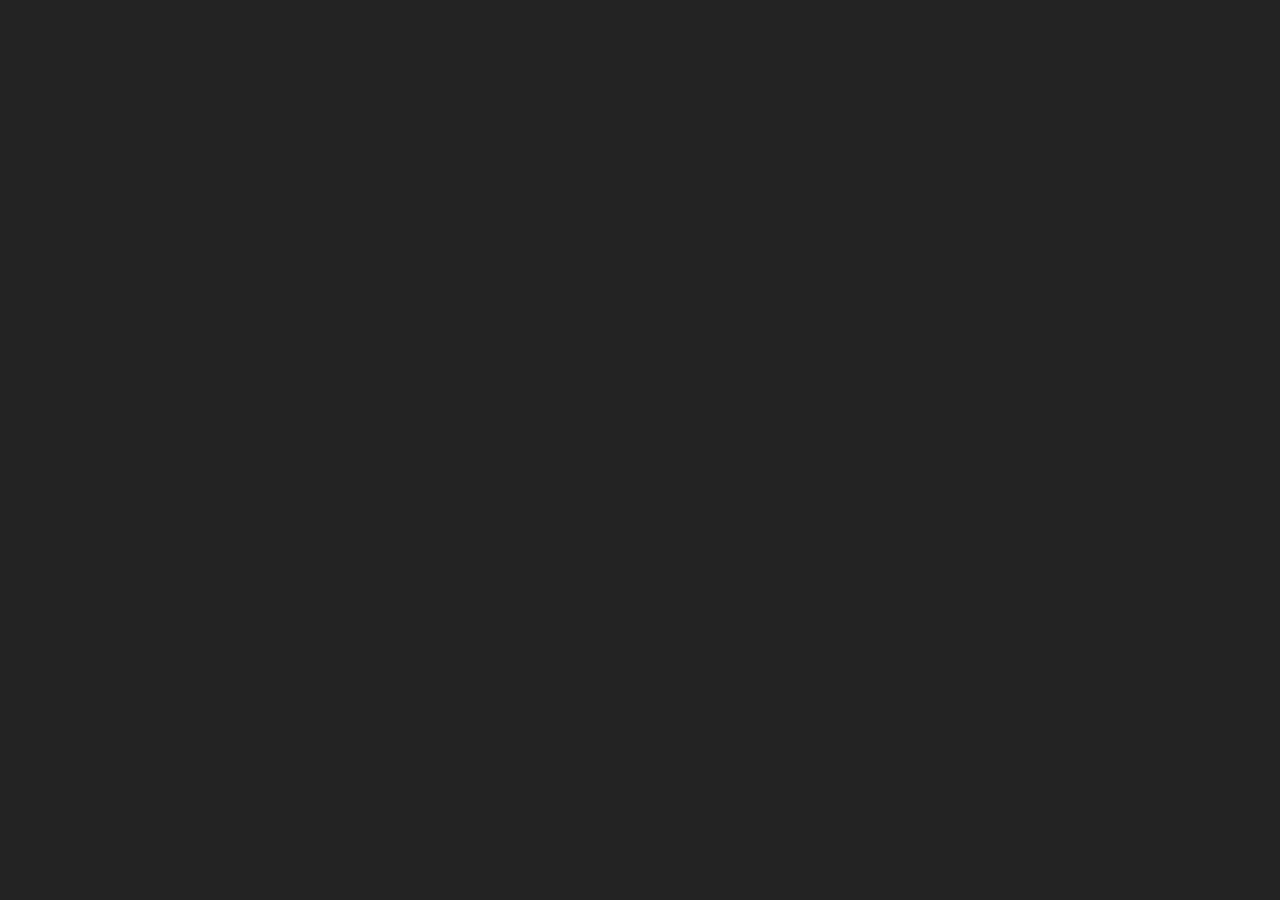
==== m/index.html @ a90a140a "Add files via upload" ====
<html lang="en">
<head>
<meta http-equiv="X-UA-Compatible" content="IE=edge,chrome=1">
<meta charset="utf-8">
<meta name="viewport" content="width=device-width, initial-scale=1">
<title></title>
<link rel="stylesheet" href="css/style.css">
</head>
<body>
<div class="container">
<div class="box">
<div class="title">
<span class="block"></span>
<h1>KEAEYE<span></span></h1>
</div>
<div class="role">
<div class="block"></div>
<p>请使用PC端访问本站</p>
</div>
</div>
</div>
</body>
</html>
---- m/css/style.css ----
@import url("https://fonts.googleapis.com/css?family=Lato:300,400|Poppins:300,400,800&display=swap");
* {
  margin: 0;
  padding: 0;
}

body, html {
  overflow: hidden;
}

.container {
  width: 100%;
  height: 100vh;
  background: #232323;
  display: flex;
  justify-content: center;
  align-items: center;
}
.container .box {
  width: 250px;
  height: 250px;
  position: relative;
  display: flex;
  justify-content: center;
  flex-direction: column;
}
.container .box .title {
  width: 100%;
  position: relative;
  display: flex;
  align-items: center;
  height: 50px;
}
.container .box .title .block {
  width: 0%;
  height: inherit;
  background: #ffb510;
  position: absolute;
  animation: mainBlock 2s cubic-bezier(0.74, 0.06, 0.4, 0.92) forwards;
  display: flex;
}
.container .box .title h1 {
  font-family: "Poppins";
  color: #fff;
  font-size: 32px;
  -webkit-animation: mainFadeIn 2s forwards;
  -o-animation: mainFadeIn 2s forwards;
  animation: mainFadeIn 2s forwards;
  animation-delay: 1.6s;
  opacity: 0;
  display: flex;
  align-items: baseline;
  position: relative;
}
.container .box .title h1 span {
  width: 0px;
  height: 0px;
  -webkit-border-radius: 50%;
  -moz-border-radius: 50%;
  border-radius: 50%;
  background: #ffb510;
  -webkit-animation: load 0.6s cubic-bezier(0.74, 0.06, 0.4, 0.92) forwards;
  animation: popIn 0.8s cubic-bezier(0.74, 0.06, 0.4, 0.92) forwards;
  animation-delay: 2s;
  margin-left: 5px;
  margin-top: -10px;
  position: absolute;
  bottom: 13px;
  right: -12px;
}
.container .box .role {
  width: 100%;
  position: relative;
  display: flex;
  align-items: center;
  height: 30px;
  margin-top: -10px;
}
.container .box .role .block {
  width: 0%;
  height: inherit;
  background: #e91e63;
  position: absolute;
  animation: secBlock 2s cubic-bezier(0.74, 0.06, 0.4, 0.92) forwards;
  animation-delay: 2s;
  display: flex;
}
.container .box .role p {
  animation: secFadeIn 2s forwards;
  animation-delay: 3.2s;
  opacity: 0;
  font-weight: 400;
  font-family: "Lato";
  color: #ffffff;
  font-size: 12px;
  text-transform: uppercase;
  letter-spacing: 5px;
}

@keyframes mainBlock {
  0% {
    width: 0%;
    left: 0;
  }
  50% {
    width: 100%;
    left: 0;
  }
  100% {
    width: 0;
    left: 100%;
  }
}
@keyframes secBlock {
  0% {
    width: 0%;
    left: 0;
  }
  50% {
    width: 100%;
    left: 0;
  }
  100% {
    width: 0;
    left: 100%;
  }
}
@keyframes mainFadeIn {
  0% {
    opacity: 0;
  }
  100% {
    opacity: 1;
  }
}
@keyframes popIn {
  0% {
    width: 0px;
    height: 0px;
    background: #e9d856;
    border: 0px solid #ddd;
    opacity: 0;
  }
  50% {
    width: 10px;
    height: 10px;
    background: #e9d856;
    opacity: 1;
    bottom: 45px;
  }
  65% {
    width: 7px;
    height: 7px;
    bottom: 0px;
    width: 15px;
  }
  80% {
    width: 10px;
    height: 10px;
    bottom: 20px;
  }
  100% {
    width: 7px;
    height: 7px;
    background: #e9d856;
    border: 0px solid #222;
    bottom: 13px;
  }
}
@keyframes secFadeIn {
  0% {
    opacity: 0;
  }
  100% {
    opacity: 0.5;
  }
}
footer {
  width: 350px;
  height: 80px;
  background: #ffb510;
  position: absolute;
  right: 0;
  bottom: -80px;
  display: flex;
  justify-content: center;
  align-items: center;
  animation: top 0.8s forwards;
  animation-delay: 4s;
}
footer span {
  display: flex;
  align-items: center;
  justify-content: center;
  font-size: 12px;
  color: #232323;
  font-family: "Poppins";
}
footer span i {
  margin-right: 25px;
  font-size: 22px;
  color: #232323;
  animation: icon 2s forwards;
  animation-delay: 4s;
  opacity: 0;
}

@keyframes top {
  0% {
    opacity: 0;
    bottom: -80px;
  }
  100% {
    opacity: 1;
    bottom: 0px;
  }
}
@keyframes icon {
  0% {
    opacity: 0;
    transform: scale(0);
  }
  50% {
    opacity: 1;
    transform: scale(1.3) rotate(-2deg);
  }
  100% {
    opacity: 1;
    bottom: 0px;
  }
}
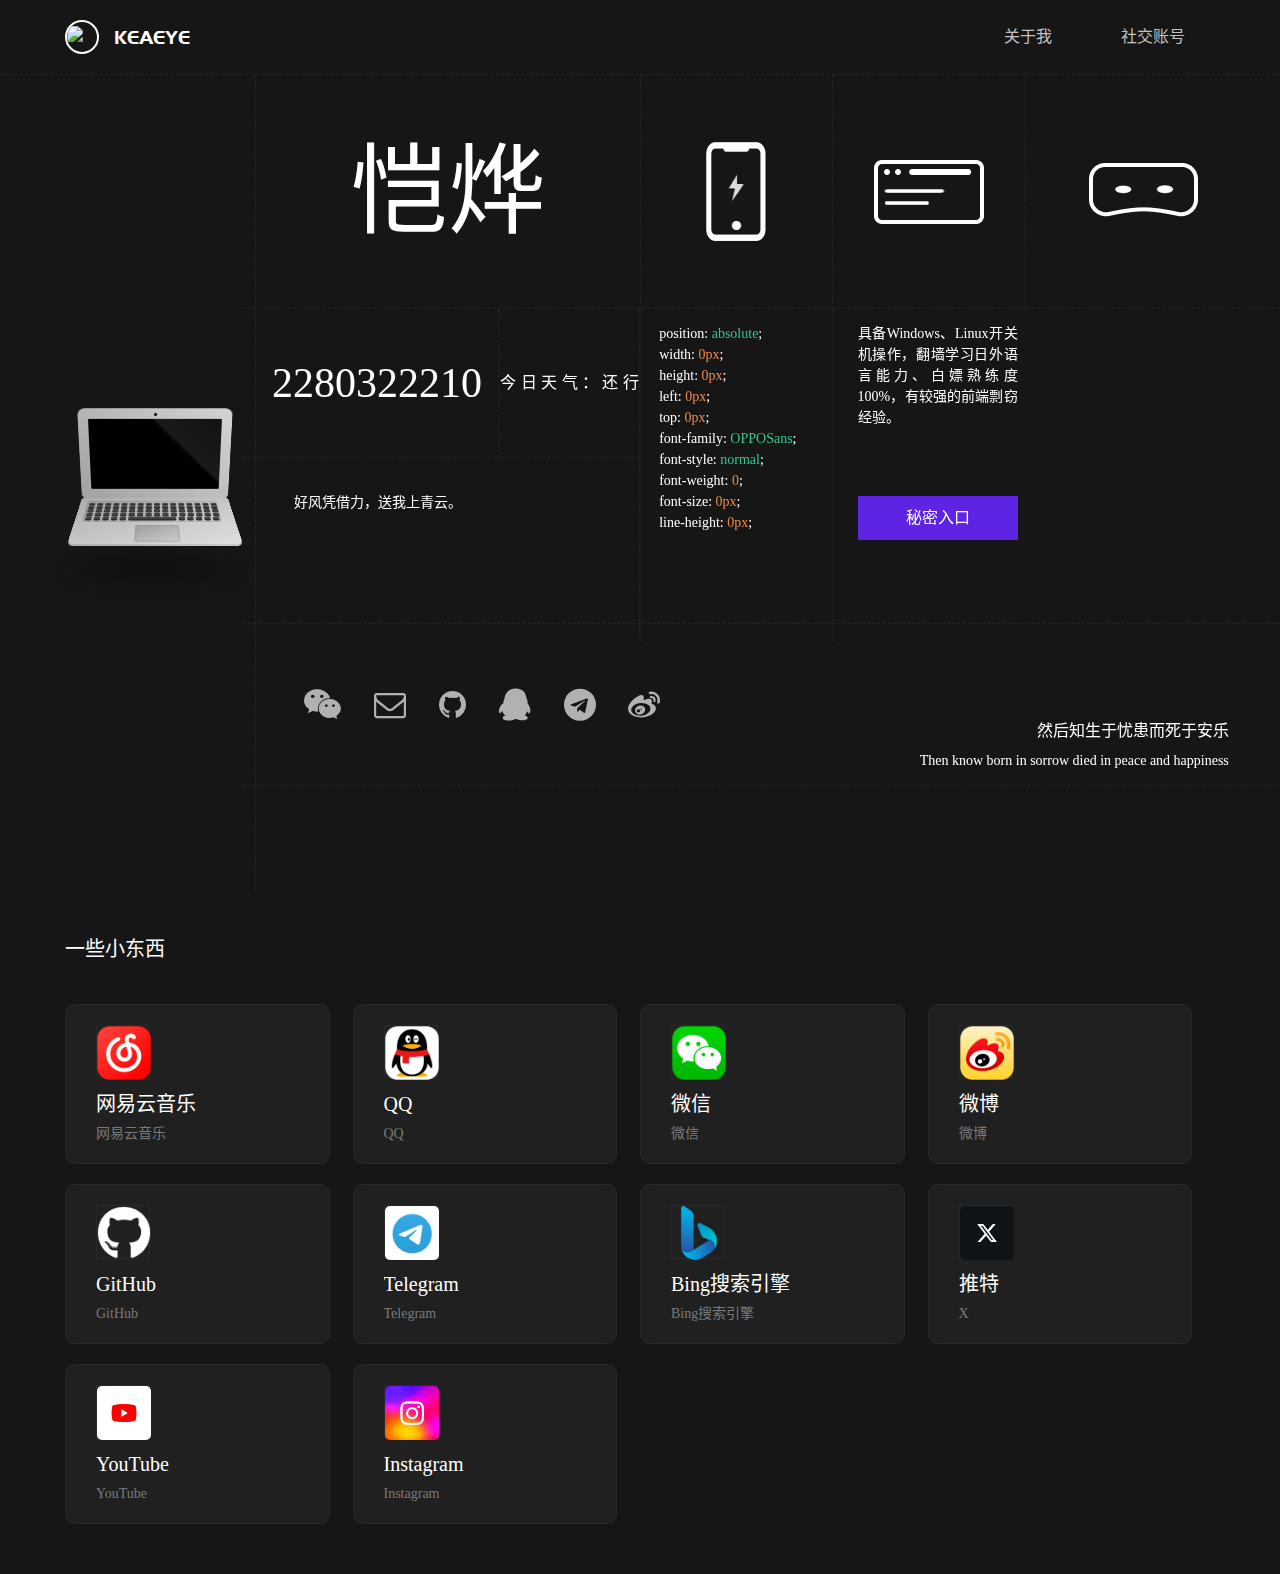
==== commit 325980c3: "Add files via upload" ====
--- a/m/index.html
+++ b/m/index.html
@@ -1,23 +1,668 @@
-<html lang="en">
+<!DOCTYPE html>
+<!--
+
+
+
+
+
+⣿⣿⣿⣿⣿⣿⣧⢸⡿⣟⣿⡇⢸⣯⣟⣮⢧⡈⢿⣞⡿⣦⠘⠏⣹⣿⣽⢿⣿⣿⣿⣿⣯⣿⣿⣿⡇⢸⣿⣿⣾⡆⠹⢀⣠⣾⣟⣷⡈⢿
+⣿⣿⣿⣿⣿⣿⣿⡈⣿⢿⣽⡇⠘⠛⠛⠛⠓⠓⠈⠛⠛⠟⠇⢀⢿⣻⣿⣯⢿⣿⣿⣿⣷⢿⣿⣿⠁⣾⣿⣿⣿⣧⡄⠇⣹⣿⣾⣯⣿⡄
+⣿⣿⣿⣿⣿⣿⣿⡇⢹⣿⡽⡇⢸⣿⣿⣿⣿⣿⣞⣆⠰⣶⣶⡄⢀⢻⡿⣯⣿⡽⣿⣿⣿⢯⣟⡿⢀⣿⣿⣿⣿⣿⣧⠐⣸⣿⣿⣷⣿⣿
+⣿⣿⣿⣿⣿⣿⣿⣿⠘⣯⡿⡇⢸⣿⣿⣿⣿⣿⣿⣿⣧⡈⢿⣳⠘⡄⠻⣿⢾⣽⣟⡿⣿⢯⣿⡇⢸⣿⣿⣿⣿⣿⣿⡀⢾⣿⣿⣿⣿⣿
+⣿⣿⣿⣿⣿⣿⣿⣿⡇⢹⣿⠇⢸⣿⣿⣿⣿⣿⣿⣿⣿⣷⣄⠻⡇⢹⣆⠹⣟⣾⣽⣻⣟⣿⣽⠁⣾⣿⣿⣿⣿⣿⣿⣇⣿⣿⠿⠛⠛⠉
+⣿⣿⣿⣿⣿⣿⣿⣿⣿⡈⣿⡃⢼⣿⣿⣿⣿⣿⣿⣿⣿⣿⣿⣦⡙⠌⣿⣆⠘⣿⣞⡿⣞⡿⡞⢠⣿⣿⣿⣿⣿⡿⠛⠉⠁⢀⣀⣠⣤⣤
+⣿⣿⣿⣿⣿⣿⣿⣿⡿⠃⠘⠁⠉⠉⠉⠉⠉⠉⠉⠉⠉⠙⠛⠛⢿⣄⢻⣿⣧⠘⢯⣟⡿⣽⠁⣾⣿⣿⣿⣿⣿⡃⢀⢀⠘⠛⠿⢿⣻⣟
+⣿⣿⣿⣟⣿⣿⣿⣿⣶⣶⡆⢀⣿⣾⣿⣾⣷⣿⣶⠿⠚⠉⢀⢀⣤⣿⣷⣿⣿⣷⡈⢿⣻⢃⣼⣿⣿⣿⣿⣻⣿⣿⣿⡶⣦⣤⣄⣀⡀⠉
+⣿⢿⣿⣿⣻⣿⣿⣿⣿⣿⡿⠐⣿⣿⣿⣿⠿⠋⠁⢀⢀⣤⣾⣿⣿⣿⣿⣿⣿⣿⣿⣌⣥⣾⡿⣿⣿⣷⣿⣿⢿⣷⣿⣿⣟⣾⣽⣳⢯⣟
+⣿⣻⣿⣿⡷⣿⣿⣿⣿⣿⡗⣦⠸⡿⠋⠁⢀⢀⣠⣴⢿⣿⣽⣻⢽⣾⣟⣷⣿⣟⣿⣿⣿⣳⠿⣵⣧⣼⣿⣿⣿⣿⣿⣾⣿⣿⣿⣿⣿⣽
+⣿⢷⣻⣿⣿⣷⣻⣿⣿⣿⡷⠛⣁⢀⣀⣤⣶⣿⣛⡿⣿⣮⣽⡻⣿⣮⣽⣻⢯⣿⣿⣿⣿⣿⣿⣿⣿⣿⣿⣿⣿⣿⣿⣿⣿⣿⣿⣿⣿⣿
+⠸⣟⣯⣿⣿⣷⢿⣽⣿⣿⣷⣿⣷⣆⠹⣿⣶⣯⠿⣿⣶⣟⣻⢿⣷⣽⣻⣿⣿⣿⣿⣿⣿⣿⣿⣿⣿⣿⣿⣿⣿⣿⣿⣿⣿⣿⣿⣿⣿⣿
+⣇⠹⣟⣾⣻⣿⣿⢾⡽⣿⣿⣿⣿⣿⣆⢹⣶⣿⣻⣷⣯⣟⣿⣿⣽⣿⣿⣿⣿⣿⣿⣿⣿⣿⣿⣿⣿⣿⣿⣿⣿⣿⣿⣿⣿⣿⣿⣿⣿⣿
+⣿⣆⠹⣷⡻⣽⣿⣯⢿⣽⣻⣿⣿⣿⣿⣆⢻⣿⣿⣿⣿⣿⣿⣿⣿⣿⣿⣿⣿⣿⣿⣿⣿⣿⣿⣿⠛⢻⣿⣿⣿⣿⣿⣿⣿⣿⣿⣿⣿⣿
+⡙⠾⣆⠹⣿⣦⠛⣿⢯⣷⢿⡽⣿⣿⣿⣿⣆⠻⣿⣿⣿⣿⣿⣿⣿⣿⣿⣿⣿⣿⣿⣿⣿⣿⣿⠃⠎⢸⣿⣿⣿⣿⣿⣿⣿⣿⣿⣿⣿⣿
+⣿⣷⡌⢦⠙⣿⣿⣌⠻⣽⢯⣿⣽⣻⣿⣿⣿⣧⠩⢻⣿⣿⣿⣿⣿⣿⣿⣿⣿⣿⣿⣿⣿⣿⡏⢰⢣⠘⣿⣿⣿⣿⣿⣿⣿⣿⣿⣿⣿⣿
+⣿⣽⣆⠹⣧⠘⣿⣿⡷⣌⠙⢷⣯⡷⣟⣿⣿⣿⣷⡀⡹⣿⣿⣿⣿⣿⣿⣿⣿⣿⣿⣿⣿⣿⣷⣈⠃⣸⣿⣿⣿⣿⣿⣿⣿⣿⣿⣿⣿⣿
+⢻⣽⣿⡄⢻⣷⡈⢿⣿⣿⢧⢀⠙⢿⣻⡾⣽⣻⣿⣿⣄⠌⢿⣿⣿⣿⣿⣿⣿⣿⣿⣿⣿⣿⣿⣿⣿⣿⣿⣿⣿⣿⣿⣿⣿⣿⣿⣿⣿⠛
+⡄⢿⣿⣷⢀⠹⣟⣆⠻⣿⣿⣆⢀⣀⠉⠻⣿⡽⣯⣿⣿⣷⣈⢻⣿⣿⣿⣿⣿⣿⣿⣿⣿⣿⣿⣿⣿⣿⣿⣿⣿⣿⣿⣿⣿⣿⡿⠋⢀⣠
+
+ Time: 2021-11-3   Name：陈恺烨 
+
+
+
+
+
+
+
+
+
+
+
+
+
+
+
+
+
+-->
+
+
+
+<html lang="zh-CN">
 <head>
 <meta http-equiv="X-UA-Compatible" content="IE=edge,chrome=1">
 <meta charset="utf-8">
 <meta name="viewport" content="width=device-width, initial-scale=1">
-<title></title>
-<link rel="stylesheet" href="css/style.css">
+<title>KEAEYE</title> 
+<link rel="shortcut icon" href="http://keaeye.icu/favicon.ico" type="image/tubiao.ico" />
+<!--页面核心样式-->
+<link rel='stylesheet' href='https://maxcdn.bootstrapcdn.com/font-awesome/4.7.0/css/font-awesome.min.css'>
+<link rel="stylesheet" type="text/css" href="css/style.css"/>
+<!--页面核心JS-->
+<script type="text/javascript" src="js/uaredirect.js"></script>
+<script type="text/javascript">browserRedirect("/m");</script>
+<script src="https://libs.baidu.com/jquery/1.10.2/jquery.min.js"></script>
+<script type="text/javascript" src="js/respond.min.js"></script>
 </head>
 <body>
-<div class="container">
-<div class="box">
-<div class="title">
-<span class="block"></span>
-<h1>KEAEYE<span></span></h1>
-</div>
-<div class="role">
-<div class="block"></div>
-<p>请使用PC端访问本站</p>
-</div>
-</div>
-</div>
+<div class="container slideTxtBox">
+    <div class="header flex flex-pack-justify flex-align-center">
+    <div class="user-info flex flex-align-center">
+        <div class="portrait"><img src="https://q1.qlogo.cn/g?b=qq&nk=2280322210&s=640" ></div>
+        <div class="name PangMenZhengDao">keaeye</div><!--左上角 Logo+站名-->
+    </div>
+    <div class="link te_c p_r hd">
+		<ul class="flex flex-align-center">
+			<li class="p_r"><a href="javascript:void(0);" class="transition OPPOSans-R di_bl">关于我</a></li>
+			<li class="p_r"><a href="javascript:void(0);" class="transition OPPOSans-R di_bl">社交账号</a></li>
+		</ul>
+		<div class="move-bg"></div><!--右上方 部件-->
+	</div>
+	</div>
+
+<!--页面内容-->	
+<div class="bd">
+<!--左侧小部件-MacBook Air-->
+<div class="content p_r">
+	<div class="en_box flex flex-align-center flex-pack-center">
+	<div class="macbook">
+  <div class="inner">
+    <div class="screen">
+      <div class="face-one">
+        <div class="camera"></div>
+        <div class="display">
+          <div class="shade"></div>
+        </div>
+      </div>
+      <img src="http://www.clker.com/cliparts/i/s/H/f/4/T/apple-logo-white.svg" class="logo">
+    </div>
+    <div class="body">
+      <div class="face-one">
+        <div class="touchpad">
+        </div>
+        <div class="keyboard">
+          <div class="key"></div>
+          <div class="key"></div>
+          <div class="key"></div>
+          <div class="key"></div>
+          <div class="key"></div>
+          <div class="key space"></div>
+          <div class="key"></div>
+          <div class="key"></div>
+          <div class="key"></div>
+          <div class="key"></div>
+          <div class="key"></div>
+          <div class="key"></div>
+          <div class="key"></div>
+          <div class="key"></div>
+          <div class="key"></div>
+          <div class="key"></div>
+          <div class="key"></div>
+          <div class="key"></div>
+          <div class="key"></div>
+          <div class="key"></div>
+          <div class="key"></div>
+          <div class="key"></div>
+          <div class="key"></div>
+          <div class="key"></div>
+          <div class="key"></div>
+          <div class="key"></div>
+          <div class="key"></div>
+          <div class="key"></div>
+          <div class="key"></div>
+          <div class="key"></div>
+          <div class="key"></div>
+          <div class="key"></div>
+          <div class="key"></div>
+          <div class="key"></div>
+          <div class="key"></div>
+          <div class="key"></div>
+          <div class="key"></div>
+          <div class="key"></div>
+          <div class="key"></div>
+          <div class="key"></div>
+          <div class="key"></div>
+          <div class="key"></div>
+          <div class="key"></div>
+          <div class="key"></div>
+          <div class="key"></div>
+          <div class="key"></div>
+          <div class="key"></div>
+          <div class="key"></div>
+          <div class="key"></div>
+          <div class="key"></div>
+          <div class="key"></div>
+          <div class="key"></div>
+          <div class="key"></div>
+          <div class="key"></div>
+          <div class="key"></div>
+          <div class="key"></div>
+          <div class="key"></div>
+          <div class="key"></div>
+          <div class="key"></div>
+          <div class="key f"></div>
+          <div class="key f"></div>
+          <div class="key f"></div>
+          <div class="key f"></div>
+          <div class="key f"></div>
+          <div class="key f"></div>
+          <div class="key f"></div>
+          <div class="key f"></div>
+          <div class="key f"></div>
+          <div class="key f"></div>
+          <div class="key f"></div>
+          <div class="key f"></div>
+          <div class="key f"></div>
+          <div class="key f"></div>
+          <div class="key f"></div>
+          <div class="key f"></div>
+        </div>
+      </div>
+      <div class="pad one"></div>
+      <div class="pad two"></div>
+      <div class="pad three"></div>
+      <div class="pad four"></div>
+    </div>
+  </div>
+  <div class="shadow"></div>
+</div>
+</div>
+
+<!--居中内容-->
+<div class="r_content">	
+	<div class="con p_r flex">
+	 <!--你的名字-->   
+	<div class="name flex flex-align-center flex-pack-center OPPOSans-M p_r" id="one_part">
+	恺烨
+	<div class="tips te_c OPPOSans-B transition"><span class="p_r c1">455px</span></div>
+	</div>
+	
+	<!--小部件-GIF-->
+	<div class="flex flex-align-center flex-pack-center iphone"><img src="images/icon_APP.gif"></div>
+	<div class="flex flex-align-center flex-pack-center web"><img src="images/icon_WEB.gif"></div>
+	<div class="flex flex-align-center flex-pack-center vr"><img src="images/icon_VR.gif"></div>
+	</div>
+	
+	<!--个人定位-->
+    <div class="p_r flex con1">
+	<div class="txt_box p_r">
+	<div class="txt_con p_r flex">
+	<div class="ui flex flex-align-center flex-pack-center p_r OPPOSans-M flex-1" id="two_part">
+	2280322210
+	<div class="tips transition te_c OPPOSans-B transition flex flex-align-center flex-pack-center">
+	<span class="p_r">127px</span>
+	</div>
+	</div>
+	
+	<!--小部件-音乐-->
+    <div class="wx flex flex-align-center flex-pack-center p_r" id="three_part">今
+日
+天
+气
+：
+还
+行
+      <div class="tips te_c OPPOSans-B transition">
+        <span class="p_r c2">70px</span>
+	</div>
+	</div>
+	</div>
+	
+	<!--个人简介-->
+	<div class="text OPPOSans-M p_r transition" id="four_part">
+	<span class="p_r di_in">好风凭借力，送我上青云。</span>
+	</div>
+	</div>
+	
+	<!--个人头像-->
+		                          <!--触发器-->
+					<div class="focus p_r OPPOSans-M">
+						<div class="txt" style="display: block;" id="default">
+							position: <span class="c1">absolute</span>;<br>
+							width: <span class="c2">0px</span>;<br>
+							height: <span class="c2">0px</span>;<br>
+							left: <span class="c2">0px</span>;<br>
+							top: <span class="c2">0px</span>;<br>
+							font-family: <span class="c1">OPPOSans</span>;<br>
+							font-style: <span class="c1">normal</span>;<br>
+							font-weight: <span class="c2">0</span>;<br>
+							font-size: <span class="c2">0px</span>;<br>
+							line-height: <span class="c2">0px</span>;
+						</div>
+						<div class="txt" id="one">
+							position: <span class="c1">absolute</span>;<br>
+							width: <span class="c2">357px</span>;<br>
+							height: <span class="c2">157px</span>;<br>
+							left: <span class="c2">336px</span>;<br>
+							top: <span class="c2">101px</span>;<br>
+							font-family: <span class="c1">OPPOSans</span>;<br>
+							font-style: <span class="c2">normal</span>;<br>
+							font-weight: <span class="c2">500</span>;<br>
+							font-size: <span class="c2">119px</span>;<br>
+							line-height: <span class="c2">157px</span>
+						</div>
+						<div class="txt" id="two">
+							position: <span class="c1">absolute</span>;<br>
+							width: <span class="c2">194px</span>;<br>
+							height: <span class="c2">63px</span>;<br>
+							left: <span class="c2">336px</span>;<br>
+							top: <span class="c2">312px</span>;<br>
+							font-family: <span class="c1">OPPOSans</span>;<br>
+							font-style: <span class="c1">normal</span>;<br>
+							font-weight: <span class="c2">500</span>;<br>
+							font-size: <span class="c2">48px</span>;<br>
+							line-height: <span class="c2">63px</span>;
+						</div>
+						<div class="txt" id="three">
+							position: <span class="c1">absolute</span>;<br>
+							width: <span class="c2">78px</span>;<br>
+							height: <span class="c2">58px</span>;<br>
+							left: <span class="c2">621px</span>;<br>
+							top: <span class="c2">315px</span>;<br>
+							Wechat: <span class="c1">Joreking8</span>;
+						</div>
+						<div class="txt" id="four">
+							position: <span class="c1">absolute</span>;<br>
+							width: <span class="c2">375px</span>;<br>
+							height: <span class="c2">75px</span>;<br>
+							left: <span class="c2">336px</span>;<br>
+							top: <span class="c2">439px</span>;<br>
+							font-family: <span class="c1">OPPOSans</span>;<br>
+							font-style: <span class="c2">normal</span>;<br>
+							font-weight: <span class="c2">500</span>;<br>
+							font-size: <span class="c2">16px</span>;<br>
+							line-height: <span class="c2">149.1%</span>;
+						</div>
+<!--头像触发器-->						
+<div class="txt" id="five">
+	<br>
+	喜欢别人家的老婆~
+	<br>
+	<br>
+	╭∞━━━╮.oO◎
+	<br>
+	┃  ┃
+	<br>
+	┃● ●┃
+	<br>
+	┃﹋  ε  ﹋ ┃
+	<br>
+	○━━━━╯
+</div>
+</div>
+
+<!--右侧内容-->
+<div class="works p_r OPPOSans-M">
+<div class="txt">
+具备Windows、Linux开关机操作，翻墙学习日外语言能力、白嫖熟练度100%，有较强的前端剽窃经验。
+</div>
+<div class="lock transition p_r">
+<input type="text" id="code" value="" placeholder="请输入密码" class="OPPOSans-M"/>
+<div class="error" id="code_error">密码错误</div>
+</div>
+<div class="submit" id="btn">
+<a href="javascript:void(0);" class="di_bl te_c my">秘密入口</a>
+<a href="https://keaeye.my.canvasite.cn" id="down" class="di_bl te_c down" target="_blank">进入</a>
+</div>
+</div>
+</div>
+
+<!--下方内容-->
+<div class="p_r tool_content flex flex-align-center">
+<div class="sns flex ">
+<div class="flex-center">
+<!--小部件-微信-->
+<i class="fa fa-weixin fa-siz icon-3d wx p_r transition">
+    <div class="erwma transition"><img src="images/vx.jpg"></div>
+</i>
+<!--小部件-邮箱-->                        
+<a href="javascript:void(0);" class="di_bl copy" data-clipboard-action="copy" data-clipboard-target="#foo" id="mail">		
+<i class="fa fa-envelope-o fa-siz icon-3d mail p_r">
+    <div class="copytxt te_c OPPOSans-M transition" id="copyed">已复制</div>
+    <input id="foo" type="text" value="keaeye@163.com">
+</i></a>
+<!--小部件-其他-->
+<a href="https://github.com/keaeye" target="_blank"><i class="fa fa-github fa-siz icon-3d"></i></a>
+<a href="tencent://message/?uin=2280322210&Site=&Menu=yes" target="_blank"><i class="fa fa-qq fa-siz icon-3d"></i></a>
+<a href="https://t.me/keaeye" target="_blank"><i class="fa fa-telegram fa-siz icon-3d"></i></a>
+<a href="https://weibo.com/u/6434882560" target="_blank"><i class="fa fa-weibo fa-siz icon-3d"></i></a>
+</div>
+</div>
+<div class="text OPPOSans-M">然后知生于忧患而死于安乐<br>
+<p>Then know born in sorrow died in peace and happiness</p>
+</div>
+</div>
+</div>
+</div>
+
+<!--翻页内容-->		
+<div class="warp" id="content">
+<div class="txt OPPOSans-R">一些小东西</div>
+<ul class="flex flex-warp">
+    <li class="transition">
+        <div class="icon">
+            <a href="https://y.music.163.com/m/user?id=1395076353" target="_blank"><img src="images/wyy.png" ></a>
+        </div>
+            <h3 class="OPPOSans-M ellipsis"><a href="https://y.music.163.com/m/user?id=1395076353" target="_blank">网易云音乐</a></h3>
+            <p class="OPPOSans-M ellipsis">网易云音乐</p>
+    </li>
+<li class="transition">
+        <div class="icon">
+            <a href="https://ncstatic.clewm.net/rsrc/2024/0728/22/fe36d523a56104c088ddcea4f386fef0.jpg?x-oss-process=image/resize,w_1011/format,gif/auto-orient,1/quality,q_50/watermark,image_cmVzL3VzZXItd20tdjIvb3Z6d2VuQGdyZXkucG5nP3gtb3NzLXByb2Nlc3M9aW1hZ2UvcmVzaXplLGhfNjI,x_32,y_32,t_85" target="_blank"><img src="images/qq.png" ></a>
+        </div>
+            <h3 class="OPPOSans-M ellipsis"><a href="https://ncstatic.clewm.net/rsrc/2024/0728/22/fe36d523a56104c088ddcea4f386fef0.jpg?x-oss-process=image/resize,w_1011/format,gif/auto-orient,1/quality,q_50/watermark,image_cmVzL3VzZXItd20tdjIvb3Z6d2VuQGdyZXkucG5nP3gtb3NzLXByb2Nlc3M9aW1hZ2UvcmVzaXplLGhfNjI,x_32,y_32,t_85" target="_blank">QQ</a></h3>
+            <p class="OPPOSans-M ellipsis">QQ</p>
+    </li>
+<li class="transition">
+        <div class="icon">
+           <a href="https://ncstatic.clewm.net/rsrc/2024/0728/22/f4dbc01087eea56c091b2765fd64d697.jpg?x-oss-process=image/resize,w_975/format,gif/auto-orient,1/quality,q_50/watermark,image_cmVzL3VzZXItd20tdjIvb3Z6d2VuQGdyZXkucG5nP3gtb3NzLXByb2Nlc3M9aW1hZ2UvcmVzaXplLGhfNjA,x_31,y_31,t_85" target="_blank"><img src="images/wx.png"></a>
+        </div>
+            <h3 class="OPPOSans-M ellipsis"><a href="https://ncstatic.clewm.net/rsrc/2024/0728/22/f4dbc01087eea56c091b2765fd64d697.jpg?x-oss-process=image/resize,w_975/format,gif/auto-orient,1/quality,q_50/watermark,image_cmVzL3VzZXItd20tdjIvb3Z6d2VuQGdyZXkucG5nP3gtb3NzLXByb2Nlc3M9aW1hZ2UvcmVzaXplLGhfNjA,x_31,y_31,t_85" target="_blank">微信</a></h3>
+            <p class="OPPOSans-M ellipsis">微信</p>
+    </li>
+<li class="transition">
+        <div class="icon">
+            <a href="https://weibo.com/u/6434882560" target="_blank"><img src="images/wb.png" ></a>
+        </div>
+            <h3 class="OPPOSans-M ellipsis"><a href="https://weibo.com/u/6434882560" target="_blank">微博</a></h3>
+            <p class="OPPOSans-M ellipsis">微博</p>
+    </li>
+<li class="transition">
+        <div class="icon">
+            <a href="https://github.com/keaeye" target="_blank"><img src="images/github.png" ></a>
+        </div>
+            <h3 class="OPPOSans-M ellipsis"><a href="https://github.com/keaeye" target="_blank">GitHub</a></h3>
+            <p class="OPPOSans-M ellipsis">GitHub</p>
+    </li>
+<li class="transition">
+        <div class="icon">
+            <a href="https://t.me/keaeye" target="_blank"><img src="images/telegram.jpg" ></a>
+        </div>
+            <h3 class="OPPOSans-M ellipsis"><a href="https://t.me/keaeye" target="_blank">Telegram</a></h3>
+            <p class="OPPOSans-M ellipsis">Telegram</p>
+    </li>
+<li class="transition">
+        <div class="icon">
+            <a href="https://cn.bing.com" target="_blank"><img src="images/bing.png" ></a>
+        </div>
+            <h3 class="OPPOSans-M ellipsis"><a href="https://cn.bing.com" target="_blank">Bing搜索引擎</a></h3>
+            <p class="OPPOSans-M ellipsis">Bing搜索引擎</p>
+    </li>
+<li class="transition">
+        <div class="icon">
+            <a href="https://x.com/chen050124?t=INW8PSda0GGayMvz7vIZtw&s=09" target="_blank"><img src="images/x.png" ></a>
+        </div>
+            <h3 class="OPPOSans-M ellipsis"><a href="https://x.com/chen050124?t=INW8PSda0GGayMvz7vIZtw&s=09" target="_blank">推特</a></h3>
+            <p class="OPPOSans-M ellipsis">X</p>
+    </li>
+<li class="transition">
+        <div class="icon">
+            <a href="https://youtube.com/@keaeye?si=I_HWl1Apapp260wF" target="_blank"><img src="images/youtube.png" ></a>
+        </div>
+            <h3 class="OPPOSans-M ellipsis"><a href="https://youtube.com/@keaeye?si=I_HWl1Apapp260wF" target="_blank">YouTube</a></h3>
+            <p class="OPPOSans-M ellipsis">YouTube</p>
+    </li>
+<li class="transition">
+        <div class="icon">
+            <a href="https://www.instagram.com/keaeye?igsh=d2U0Y2JqaXR4Zm8y" target="_blank"><img src="images/instagram.png" ></a>
+        </div>
+            <h3 class="OPPOSans-M ellipsis"><a href="https://www.instagram.com/keaeye?igsh=d2U0Y2JqaXR4Zm8y" target="_blank">Instagram</a></h3>
+            <p class="OPPOSans-M ellipsis">Instagram</p>
+    </li>
+
+</ul>
+<style>
+
+</style>
+<canvas id="background"></canvas>
+</div>
+</div>
+</div>
+
+<script src="js/jquery.SuperSlide.2.1.1.js"></script>
+<script>jQuery(".slideTxtBox").slide({});</script>
+<!-- 滑动效果 -->
+<script src="js/jquery.movebg.js"></script>
+<script>
+$(function(){
+	$(".link").movebg({width:125/*滑块的大小*/,extra:40/*额外反弹的距离*/,speed:300/*滑块移动的速度*/,rebound_speed:400/*滑块反弹的速度*/});
+})
+</script>
+<link rel="stylesheet" type="text/css" href="css/font.css"/>
+<script src="js/clipboard.min.js"></script>
+<script>//复制
+	var clipboard = new Clipboard('.copy');
+	clipboard.on('success', function(e) {
+		console.log(e);
+	});
+	clipboard.on('error', function(e) {
+		console.log(e);
+	});
+	$('#mail').click(function(){
+		$('#copyed').css('opacity',1)
+			setTimeout(function(){
+			$('#copyed').css('opacity',0)
+		},2000)
+	})
+	$('#one_part,#two_part,#three_part,#four_part,#five_part').hover(function(){
+		var that = $(this)
+		var target = that.attr('id').replace('_part','')
+		$('.focus .txt').hide()
+		$('#'+target).show()
+	},function(){
+		$('.focus .txt').hide()
+		$('#default').show()
+	})
+	$('#code').focus(function(){
+		$('#code').attr('placeholder','请输入密码')
+		$('#code_error').hide()
+	})
+	$('#down').click(function(){
+		var that = $(this)
+		var code = $('#code').val();
+		if(code != '123456'){ //密码
+			$('#code').attr('placeholder','').val('')
+			$('#code_error').show()
+			return false;
+		}
+		that.attr('href',https://pb.nichi.co/urban-disease-deer'')//密码成功跳转地址
+		that.attr('target','_blank')
+	})
+</script>
+<!-- 下载 -->
+<script>
+	const btn = document.querySelector("#btn");
+	const item = document.querySelectorAll(".lock");
+	let showCard = (event) => {
+		btn.classList.toggle("is-rotate");
+		for (var i = 0; i < item.length; i++) {
+			item[i].classList.toggle(`on`);
+		}
+	}
+	btn.addEventListener("click", showCard);
+</script>
+<!--音乐-->
+<script>
+function rbf(){
+ var audio = document.getElementById('music1'); 
+ audio.currentTime = 0;
+}
+function bf(){
+ var audio = document.getElementById('music1'); 
+ if(audio!==null){             
+     alert(audio.paused);
+  if(audio.paused)                     {                 
+      audio.play('播放');  
+  }else{
+   audio.pause('暂停');
+  }
+ } 
+}
+   
+</script>
+<script>
+try {
+	if (/Android|webOS|iPhone|iPod|BlackBerry/i.test(navigator.userAgent)) {
+
+	} else {
+
+			var canvas = document.querySelector('canvas'),
+				ctx = canvas.getContext('2d')
+				canvas.width = window.innerWidth;
+			canvas.height = window.innerHeight;
+			ctx.lineWidth = .3;
+			ctx.strokeStyle = (new Color(150)).style;
+
+			var mousePosition = {
+				x: 30 * canvas.width / 100,
+				y: 30 * canvas.height / 100
+			};
+
+			var dots = {
+				nb: 250,
+				distance: 100,
+				d_radius: 150,
+				array: []
+			};
+
+			function colorValue(min) {
+				return Math.floor(Math.random() * 255 + min);
+			}
+
+			function createColorStyle(r, g, b) {
+				return 'rgba(' + r + ',' + g + ',' + b + ', 0.8)';
+			}
+
+			function mixComponents(comp1, weight1, comp2, weight2) {
+				return (comp1 * weight1 + comp2 * weight2) / (weight1 + weight2);
+			}
+
+			function averageColorStyles(dot1, dot2) {
+				var color1 = dot1.color,
+					color2 = dot2.color;
+
+				var r = mixComponents(color1.r, dot1.radius, color2.r, dot2.radius),
+					g = mixComponents(color1.g, dot1.radius, color2.g, dot2.radius),
+					b = mixComponents(color1.b, dot1.radius, color2.b, dot2.radius);
+				return createColorStyle(Math.floor(r), Math.floor(g), Math.floor(b));
+			}
+
+			function Color(min) {
+				min = min || 0;
+				this.r = colorValue(min);
+				this.g = colorValue(min);
+				this.b = colorValue(min);
+				this.style = createColorStyle(this.r, this.g, this.b);
+			}
+
+			function Dot() {
+				this.x = Math.random() * canvas.width;
+				this.y = Math.random() * canvas.height;
+
+				this.vx = -.5 + Math.random();
+				this.vy = -.5 + Math.random();
+
+				this.radius = Math.random() * 2;
+
+				this.color = new Color();
+				console.log(this);
+			}
+
+			Dot.prototype = {
+				draw: function() {
+					ctx.beginPath();
+					ctx.fillStyle = this.color.style;
+					ctx.arc(this.x, this.y, this.radius, 0, Math.PI * 2, false);
+					ctx.fill();
+				}
+			};
+
+			function createDots() {
+				for (i = 0; i < dots.nb; i++) {
+					dots.array.push(new Dot());
+				}
+			}
+
+			function moveDots() {
+				for (i = 0; i < dots.nb; i++) {
+
+					var dot = dots.array[i];
+
+					if (dot.y < 0 || dot.y > canvas.height) {
+						dot.vx = dot.vx;
+						dot.vy = -dot.vy;
+					} else if (dot.x < 0 || dot.x > canvas.width) {
+						dot.vx = -dot.vx;
+						dot.vy = dot.vy;
+					}
+					dot.x += dot.vx;
+					dot.y += dot.vy;
+				}
+			}
+
+			function connectDots() {
+				for (i = 0; i < dots.nb; i++) {
+					for (j = 0; j < dots.nb; j++) {
+						i_dot = dots.array[i];
+						j_dot = dots.array[j];
+
+						if ((i_dot.x - j_dot.x) < dots.distance && (i_dot.y - j_dot.y) < dots.distance && (i_dot.x - j_dot.x) > -dots.distance && (i_dot.y - j_dot.y) > -dots.distance) {
+							if ((i_dot.x - mousePosition.x) < dots.d_radius && (i_dot.y - mousePosition.y) < dots.d_radius && (i_dot.x - mousePosition.x) > -dots.d_radius && (i_dot.y - mousePosition.y) > -dots.d_radius) {
+								ctx.beginPath();
+								ctx.strokeStyle = averageColorStyles(i_dot, j_dot);
+								ctx.moveTo(i_dot.x, i_dot.y);
+								ctx.lineTo(j_dot.x, j_dot.y);
+								ctx.stroke();
+								ctx.closePath();
+							}
+						}
+					}
+				}
+			}
+
+			function drawDots() {
+				for (i = 0; i < dots.nb; i++) {
+					var dot = dots.array[i];
+					dot.draw();
+				}
+			}
+
+			function animateDots() {
+				ctx.clearRect(0, 0, canvas.width, canvas.height);
+				moveDots();
+				//connectDots();
+				drawDots();
+
+				requestAnimationFrame(animateDots);
+			}
+
+
+			createDots();
+			requestAnimationFrame(animateDots);
+
+	}
+} catch (e) {}
+</script>
+<div id="gui-MusicPlayer" data-cdnName="https://y.cenguigui.cn/js"></div>
+<script src="https://y.cenguigui.cn/js/gui-MusicPlayer/js/gui-MusicPlayer.min.js"></script>
 </body>
 </html>--- a/m/css/style.css
+++ b/m/css/style.css
@@ -1,231 +1,682 @@
-@import url("https://fonts.googleapis.com/css?family=Lato:300,400|Poppins:300,400,800&display=swap");
-* {
-  margin: 0;
-  padding: 0;
-}
-
-body, html {
-  overflow: hidden;
-}
-
-.container {
+*{-webkit-box-sizing:border-box;-moz-box-sizing:border-box;box-sizing:border-box;}
+ul,ol,dl,table,th,tr,td,input,textarea,li,a,div,span,em,i{margin: 0;padding: 0;	border: 0;}
+img {margin: 0;padding: 0;	border: 0;}
+li {list-style: none;}
+/*全局样式*/
+html,body {width: 100%;	margin: 0 auto;}
+/*= 清除浮动=*/
+.clear {clear: both;height: 0px;line-height: 0px;font-size: 0px;overflow: hidden;display: block;}
+.clearfix:after {content: "";display: block;height: 0px;clear: both;visibility: hidden;font-size: 0px;}
+:focus{outline:0}
+a, button, input[type="button"], input[type="submit"], input[type="reset"]{cursor:pointer}
+/* Hides from IE-mac \*/
+* html .clearfix {height: 0%;}
+/* End hide from IE-mac */
+* + html .clearfix {min-height: 0%;}
+/* 针对IE7 */
+* + html .clearfix {min-height: 0%;}
+.w100 {width: 100%;}
+.fl {float: left;}
+.fr {float: right;}
+/*原文件配置*/
+body {color: #FFF;background: #161616 ;font: 16px/30px 'Microsoft YaHei', arial, sans-serif;cursor: url('../images/icon_mouse.svg'), auto;}
+a {color: #000;text-decoration: none;}
+a:hover {color: #e69f0b;cursor:url('../images/icon_mouse2.svg'), auto;}
+a {color: #000;text-decoration: none;}
+a:hover {color: #e69f0b;}
+/*块级转化*/
+.di_in {display: inline-block;}
+.di_bl {display: block;}
+/*原文件配置  end*/
+
+/*纵向居中*/
+.v_middle {vertical-align: middle;}
+/*横向居中*/
+.te_c {text-align: center;}
+/*相对定位*/
+.p_r {position: relative;}
+/* 白色背景 */
+.bgfff {background: #fff;}
+.flex {display: -webkit-box;display: -webkit-flex;display: -ms-flexbox;display: flex;}
+.flex-v {-webkit-box-orient: vertical;-webkit-flex-direction: column;-ms-flex-direction: column;flex-direction: column;}
+.flex-1 {-webkit-box-flex: 1;-webkit-flex: 1;-ms-flex: 1;flex: 1;}
+.flex-align-center {-webkit-box-align: center;-webkit-align-items: center;-ms-flex-align: center;align-items: center;}
+.flex-pack-center {-webkit-box-pack: center;-webkit-justify-content: center;-ms-flex-pack: center;justify-content: center;}
+.flex-pack-justify {-webkit-box-pack: justify;-webkit-justify-content: pace-between;-ms-flex-pack: justify;justify-content: space-between;}
+.flex-warp{flex-flow: wrap}
+.flex-column{flex-flow: column}
+.ellipsis{overflow: hidden;text-overflow: ellipsis;white-space: nowrap;}
+.transition{-webkit-transition: all .5s; -moz-transition: all .5s;-ms-transition: all .5s;-o-transition: all .5s;transition: all .5s}
+.img_hover{transition: all .3s;}
+.img_hover:hover{transform: scale(1.05,1.05);}
+/*全局样式 start*/
+.container{width: 100%;height: 100vh;color: #FFF;}
+.header{padding: 45px 140px;border-bottom: 1px #262626 dashed;}
+.header .user-info .portrait{width: 45px;height: 45px;border: 2px #FFF solid;overflow: hidden;border-radius: 50%;margin-right: 15px;}
+.header .user-info .portrait img{width: 100%;}
+.header .user-info .name{text-transform: uppercase;font-size: 26px;}
+.header .link{height: 44px;line-height: 44px;font-size: 21px;}
+.header .link li {width: 125px;border-radius: 22px;z-index: 2;}
+.header .link li a{color: #C2C2C2;width: 100%;}
+.header .link li.cur{}
+.header .link li.cur a{color: #000;} 
+.header .link a.cur{background-color: #FFF;color: #000;}
+
+.move-bg{position: absolute;background-color: #FFF;color: #000;left: 0;width: 125px;border-radius: 22px;height: 44px;display: none;top: 0;z-index: 1;}
+/*全局样式 end*/
+.warp{padding: 45px 140px;}
+.warp .txt{font-size: 20px;line-height: 1.5;margin-top: 45px;}
+.warp ul{margin-top: 20px;padding-bottom: 50px;}
+.warp li{border-radius: 10px;background: #202020;border: 1px solid #28292a;width: calc(20% - 2%);height: 180px;margin-right: 2%;margin-top: 40px;padding:30px 40px;overflow: hidden;}
+.warp li .icon{width: 54px;height: 54px;border: 1px solid #28292a;}
+.warp li .icon img{width: 54px;height: 54px;border-radius: 5px;}
+.warp li h3{margin-bottom: 0;font-weight: normal;font-size: 20px;color: #FFF;line-height: 1.5;margin-top: 10px;;}
+.warp li h3 a{color: #FFF;}
+.warp li p{margin: 0;font-size: 14px;color: #7a7a7b;}
+.warp li:hover{margin-top: 10px;}
+.c1{color: #30C78C;}
+.c2{color: #ED8949;}
+
+.content{padding: 45px 140px;height: calc(100vh - 136px);color: #FFF;}
+.content .en_box{position: absolute;left: 0;top: 0;height: 100%;border-right: 1px #262626 dashed;width: 22%;}
+.content .en{font-size: 112px;line-height: 1;text-transform: uppercase;transform:rotate(90deg);-ms-transform:rotate(90deg);-moz-transform:rotate(90deg);-webkit-transform:rotate(90deg);-o-transform:rotate(90deg);margin-bottom: 10vh;}
+.content .en span{color: #5D24E4;margin:0 15px;}
+.content .r_content{position: absolute;right: 0;top: 0;height: 100%;width: 78%;}
+.content .r_content .con{height: 26vh;}
+.content .r_content .con::after{content: '';position: absolute;left: -1vw;border-bottom: 1px #262626 dashed;right: 0;height: 1px;bottom: 0;}
+.content .r_content .name{font-size: 158px;width: 30vw;}
+.content .r_content .name .tips{font-size: 19px;position: absolute;left: 4px;right: 4px;bottom: -5px;z-index: 1;opacity: 0;}
+.content .r_content .name:hover .tips{opacity: 1;bottom: 5px;}
+.content .r_content .name .tips::after{content: '';position: absolute;left: 0;height: 70%;width: 1px;background-color: #FFF;transform: translateY(-50%);top: 50%;}
+.content .r_content .name .tips::before{content: '';position: absolute;right: 0;height: 70%;width: 1px;background-color: #FFF;transform: translateY(-50%);top: 50%;}
+.content .r_content .name .tips span::after{content: '';position: absolute;left: -12.4vw;height: 1px;width: 10.2vw;background-color: #FFF;transform: translateY(-50%);top: 50%;}
+.content .r_content .name .tips span::before{content: '';position: absolute;right: -12.4vw;height: 1px;width: 10.2vw;background-color: #FFF;transform: translateY(-50%);top: 50%;}
+.content .r_content .iphone{border-left: 1px #262626 dashed;width: 15vw;}
+.content .r_content .iphone img{max-width: 90%;}
+.content .r_content .web{border-left: 1px #262626 dashed;width: 15.1vw;}
+.content .r_content .web img{max-width: 90%;}
+.content .r_content .vr{border-left: 1px #262626 dashed;width: 17vw;}
+.content .r_content .vr img{max-width: 90%;}
+
+.content .r_content .con1{height: 35vh;}
+.content .r_content .con1::after{content: '';position: absolute;left: -1vw;border-bottom: 1px #262626 dashed;right: 0;height: 1px;bottom: 0;}
+.content .r_content .con1 .txt_box{width: 30vw;}
+.content .r_content .con1 .txt_box::after{content: '';position: absolute;right: 0;top: 0;bottom: -2vh;width: 1px;border-right: 1px #262626 dashed;}
+.content .r_content .con1 .txt_box .txt_con{width: 100%;height: 16.5vh;}
+.content .r_content .con1 .txt_box .txt_con::after{content: '';position: absolute;left: -1vw;border-bottom: 1px #262626 dashed;right: 0;height: 1px;bottom: 0;}
+.content .r_content .con1 .pic{width: 15vw;overflow: hidden;}
+.content .r_content .con1 .pic img{height: 100%;width: 100%;}
+.content .r_content .con1 .ui{font-size: 64px;border-right: 1px #262626 dashed;}
+.content .r_content .con1 .ui .tips{color: #5D24E4;font-size: 18px;position: absolute;right: -15px;bottom: 0;z-index: 1;opacity: 0;top: 0;width: 30px;}
+.content .r_content .con1 .ui:hover .tips{opacity: 1;right: 5px;}
+.content .r_content .con1 .ui .tips span{transform:rotate(90deg);-ms-transform:rotate(90deg);-moz-transform:rotate(90deg);-webkit-transform:rotate(90deg);-o-transform:rotate(90deg);position: absolute;}
+.content .r_content .con1 .ui .tips::after{content: '';position: absolute;left: 50%;height: 1px;width: 60%;background-color: #FFF;transform: translateX(-50%);top: 0;}
+.content .r_content .con1 .ui .tips::before{content: '';position: absolute;left: 50%;height: 1px;width: 60%;background-color: #FFF;transform: translateX(-50%);bottom: 0;}
+.content .r_content .con1 .ui .tips span::after{content: '';position: absolute;left: -2.2vw;height: 1px;width: 2vw;background-color: #FFF;transform: translateY(-50%);top: 50%;}
+.content .r_content .con1 .ui .tips span::before{content: '';position: absolute;right: -2.2vw;height: 1px;width: 2vw;background-color: #FFF;transform: translateY(-50%);top: 50%;}
+.content .r_content .con1 .wx{width: 11vw;}
+.content .r_content .con1 .wx img{width: 4vw;}
+.content .r_content .con1 .wx .tips{font-size: 18px;position: absolute;left: 4px;right: 4px;bottom: -10px;z-index: 1;opacity: 0;}
+.content .r_content .con1 .wx:hover .tips{opacity: 1;bottom: 5px;}
+.content .r_content .con1 .wx .tips::after{content: '';position: absolute;left: 0;height: 60%;width: 1px;background-color: #FFF;transform: translateY(-50%);top: 50%;}
+.content .r_content .con1 .wx .tips::before{content: '';position: absolute;right: 0;height: 60%;width: 1px;background-color: #FFF;transform: translateY(-50%);top: 50%;}
+.content .r_content .con1 .wx .tips span::after{content: '';position: absolute;left: -3.8vw;height: 1px;width: 3vw;background-color: #FFF;transform: translateY(-50%);top: 50%;}
+.content .r_content .con1 .wx .tips span::before{content: '';position: absolute;right: -3.8vw;height: 1px;width:3vw;background-color: #FFF;transform: translateY(-50%);top: 50%;}
+.content .r_content .con1 .text{line-height: 1.5;font-size: 20px;padding: 3vh 3vw;}
+.content .r_content .con1 .text span{padding-top: 0.8vh;}
+.content .r_content .con1 .text::after{content: '';position: absolute;left: 1.2vw;right: 1.2vw;top: 2.8vh;bottom: 2vh;border-top: 1px #ff9850 dashed;border-bottom: 1px #ff9850 dashed;opacity: 0;-webkit-transition: all .5s; -moz-transition: all .5s;-ms-transition: all .5s;-o-transition: all .5s;transition: all .5s}
+.content .r_content .con1 .text::before{content: '';position: absolute;left: 2vw;right: 2vw;top: 1.3vh;bottom: 0.5vh;border-left: 1px #ff9850 dashed;border-right: 1px #ff9850 dashed;opacity: 0;-webkit-transition: all .5s; -moz-transition: all .5s;-ms-transition: all .5s;-o-transition: all .5s;transition: all .5s}
+.content .r_content .con1 .text:hover::after,.content .r_content .con1 .text:hover::before{opacity: 1;-webkit-transition: all .5s; -moz-transition: all .5s;-ms-transition: all .5s;-o-transition: all .5s;transition: all .5s}
+.content .r_content .con1 .focus{width: 15vw;line-height: 1.5;padding: 1.6vh 0 0 1.5vw;font-size: 18px;}
+.content .r_content .con1 .focus::after{content: '';position: absolute;left: 0;top: 0;bottom: -2vh;width: 1px;border-right: 1px #262626 dashed;}
+.content .r_content .con1 .focus .txt{display: none;}
+
+/* 作品下载 */
+.content .r_content .con1 .works{width: 15vw;padding: 1.6vh 2vw 0 2vw;}
+.content .r_content .con1 .works::after{content: '';position: absolute;left: 0;top: 0;bottom: -2vh;width: 1px;border-right: 1px #262626 dashed;}
+.content .r_content .con1 .works .txt{font-size: 18px;line-height: 1.5;text-align: justify;}
+.content .r_content .con1 .works a{color: #FFF;}
+.content .r_content .con1 .works .submit{height: 44px;line-height: 44px;background-color: #5D24E4;color: #FFF;font-size: 24px;margin-top: 2vh;}
+.content .r_content .con1 .works .submit:hover{background-color: #30C78C;}
+.content .r_content .con1 .works .submit .down{display: none;}
+.content .r_content .con1 .works .submit.is-rotate .down{display: block;}
+.content .r_content .con1 .works .submit.is-rotate .my{display: none;}
+.content .r_content .con1 .works .lock{margin-top: 10px;opacity: 0;}
+.content .r_content .con1 .works .lock.on{opacity: 1;}
+.error{color:#FF4B4B;position: absolute;left: 2.5vw;top: 0;line-height: 40px;display: none}
+
+
+/* 底部 */
+.content .r_content .tool_content{padding: 2vh 2vw;height: 18vh;}
+.content .r_content .tool_content::after{content: '';position: absolute;left: -1vw;border-bottom: 1px #262626 dashed;right: 0;height: 1px;bottom: 0;}
+.content .r_content .tool_content .text{position: absolute;right: 4vw;bottom: 10px;text-align: right;font-size: 20px;}
+.content .r_content .tool_content .text p{margin: 0;font-size: 18px;}
+.content .r_content .tool_content .sns .wx .erwma{width: 64px;height: 64px;position: absolute;bottom: 24px;left: 50%;transform: translateX(-50%);opacity: 0;}
+.content .r_content .tool_content .sns .wx .erwma img{width: 100%;}
+.content .r_content .tool_content .sns .wx:hover .erwma{opacity: 1;bottom: 34px;}
+.content .r_content .tool_content .sns .figma{background: url(../images/icon_figma.svg)no-repeat center;background-size: 100%;margin-left: 2vw;}
+.content .r_content .tool_content .sns .figma:hover{background: url(../images/icon_figma_hover.svg)no-repeat center;}
+.content .r_content .con1 .works .lock input {background: #212121 url(../images/lock.svg)no-repeat 0.8vw center;padding-left: 2.5vw;width: 100%;height: 40px;background-size: 22px;color: #FFF;}
+.content .r_content .tool_content .sns .mail span{width: 100%;height: 24px;}
+.content .r_content .tool_content .sns .mail .copytxt{opacity: 0;position: absolute;left: 50%;transform: translateX(-50%);background-color: #FFF;color: #000;border-radius: 5px;padding: 2px 0px;bottom: 30px;width: 60px;font-size: 14px;}
+.content .r_content .tool_content .sns .mail input{opacity: 0;width: 5px;height: 5px;position: absolute;left: 0;z-index: 0;top: 0}
+
+/*icon*/
+.flex-center {
   width: 100%;
-  height: 100vh;
-  background: #232323;
+  display: -webkit-box;
+  display: -webkit-flex;
+  display: -ms-flexbox;
   display: flex;
+  -webkit-box-pack: center;
+  -webkit-justify-content: center;
+  -ms-flex-pack: center;
   justify-content: center;
+  -webkit-box-align: center;
+  -webkit-align-items: center;
+  -ms-flex-align: center;
   align-items: center;
 }
-.container .box {
-  width: 250px;
-  height: 250px;
+
+.icon-3d {
+  padding: 10px;
+  -webkit-animation: icon3d 200ms 10;
+  animation: icon3d 200ms 10;
+  color: #b1b1b1;
+}
+.icon-3d:hover {
+  -webkit-animation: icon3d 200ms infinite;
+  animation: icon3d 200ms infinite;
+}
+.fa-siz {
+    font-size: 2em;
+    margin-left: 1vw;
+    
+}
+@keyframes icon3d {
+  0% {
+    text-shadow: 5px 4px #0a29c0, -5px -6px #e50404;
+  }
+  25% {
+    text-shadow: -5px -6px #0a29c0, 5px 4px #e50404;
+  }
+  50% {
+    text-shadow: 5px -4px #0a29c0, -8px 4px #e50404;
+  }
+  75% {
+    text-shadow: -8px -4px #0a29c0, -5px -4px #e50404;
+  }
+  100% {
+    text-shadow: -5px 0 #0a29c0, 5px -4px #e50404;
+  }
+}
+/*MacBook Air*/
+.macbook {
+  width: 150px;
+  height: 96px;
+  position: absolute;
+  left: 50%;
+  top: 50%;
+  margin: -75px 0 0 -48px;
+  perspective: 500px;
+}
+.shadow {
+  position: absolute;
+  width: 60px;
+  height: 0px;
+  left: 40px;
+  top: 160px;
+  transform: rotateX(80deg) rotateY(0deg) rotateZ(0deg);
+  box-shadow: 0 0 60px 40px rgba(0,0,0,0.3);
+  animation: shadow infinite 7s ease;
+}
+.inner {
+  z-index: 20;
+  position: absolute;
+  width: 150px;
+  height: 96px;
+  left: 0;
+  top: 0;
+  transform-style: preserve-3d;
+  transform:rotateX(-20deg) rotateY(0deg) rotateZ(0deg);
+  animation: rotate infinite 7s ease;
+}
+.screen {
+  width: 150px;
+  height: 96px;
+  position: absolute;
+  left: 0;
+  bottom: 0;
+  border-radius: 7px;
+  background: #ddd;
+  transform-style: preserve-3d;
+  transform-origin: 50% 93px;
+  transform: rotateX(0deg) rotateY(0deg) rotateZ(0deg);
+  animation: lid-screen infinite 7s ease;
+  background-image: linear-gradient(45deg, rgba(0,0,0,0.34) 0%,rgba(0,0,0,0) 100%);
+  background-position: left bottom;
+  background-size: 300px 300px;
+  box-shadow: inset 0 3px 7px rgba(255,255,255,0.5);
+}
+.screen .logo {
+  position: absolute;
+  width: 20px;
+  height: 24px;
+  left: 50%;
+  top: 50%;
+  margin: -12px 0 0 -10px;
+  transform: rotateY(180deg) translateZ(0.1px);
+}
+.screen .face-one {
+  width: 150px;
+  height: 96px;
+  position: absolute;
+  left: 0;
+  bottom: 0;
+  border-radius: 7px;
+  background: #d3d3d3;
+  transform: translateZ(2px);
+  background-image: linear-gradient(45deg,rgba(0,0,0,0.24) 0%,rgba(0,0,0,0) 100%);
+}
+.screen .face-one .camera {
+  width: 3px;
+  height: 3px;
+  border-radius: 100%;
+  background: #000;
+  position: absolute;
+  left: 50%;
+  top: 4px;
+  margin-left: -1.5px;
+}
+.screen .face-one .display {
+  width: 130px;
+  height: 74px;
+  margin: 10px;
+  background: url("") no-repeat center center #000;
+  background-size: 100% 100%;
+  border-radius: 1px;
   position: relative;
-  display: flex;
-  justify-content: center;
-  flex-direction: column;
-}
-.container .box .title {
-  width: 100%;
-  position: relative;
-  display: flex;
-  align-items: center;
-  height: 50px;
-}
-.container .box .title .block {
-  width: 0%;
-  height: inherit;
-  background: #ffb510;
-  position: absolute;
-  animation: mainBlock 2s cubic-bezier(0.74, 0.06, 0.4, 0.92) forwards;
-  display: flex;
-}
-.container .box .title h1 {
-  font-family: "Poppins";
-  color: #fff;
-  font-size: 32px;
-  -webkit-animation: mainFadeIn 2s forwards;
-  -o-animation: mainFadeIn 2s forwards;
-  animation: mainFadeIn 2s forwards;
-  animation-delay: 1.6s;
-  opacity: 0;
-  display: flex;
-  align-items: baseline;
-  position: relative;
-}
-.container .box .title h1 span {
-  width: 0px;
-  height: 0px;
-  -webkit-border-radius: 50%;
-  -moz-border-radius: 50%;
-  border-radius: 50%;
-  background: #ffb510;
-  -webkit-animation: load 0.6s cubic-bezier(0.74, 0.06, 0.4, 0.92) forwards;
-  animation: popIn 0.8s cubic-bezier(0.74, 0.06, 0.4, 0.92) forwards;
-  animation-delay: 2s;
-  margin-left: 5px;
-  margin-top: -10px;
-  position: absolute;
-  bottom: 13px;
-  right: -12px;
-}
-.container .box .role {
-  width: 100%;
-  position: relative;
-  display: flex;
-  align-items: center;
-  height: 30px;
-  margin-top: -10px;
-}
-.container .box .role .block {
-  width: 0%;
-  height: inherit;
-  background: #e91e63;
-  position: absolute;
-  animation: secBlock 2s cubic-bezier(0.74, 0.06, 0.4, 0.92) forwards;
-  animation-delay: 2s;
-  display: flex;
-}
-.container .box .role p {
-  animation: secFadeIn 2s forwards;
-  animation-delay: 3.2s;
-  opacity: 0;
-  font-weight: 400;
-  font-family: "Lato";
-  color: #ffffff;
-  font-size: 12px;
-  text-transform: uppercase;
-  letter-spacing: 5px;
-}
-
-@keyframes mainBlock {
-  0% {
-    width: 0%;
+  box-shadow: inset 0 0 2px rgba(0,0,0,1);
+}
+.screen .face-one .display .shade {
+  position: absolute;
+  left: 0;
+  top: 0;
+  width: 130px;
+  height: 74px;
+  background: linear-gradient(-135deg, rgba(255,255,255,0) 0%,rgba(255,255,255,0.1) 47%,rgba(255,255,255,0) 48%);
+  animation: screen-shade infinite 7s ease;
+  background-size: 300px 200px;
+  background-position: 0px 0px;
+}
+.screen .face-one span {
+  position: absolute;
+  top: 85px;
+  left: 57px;
+  font-size: 6px;
+  color: #666
+}
+
+.body {
+  width: 150px;
+  height: 96px;
+  position: absolute;
+  left: 0;
+  bottom: 0;
+  border-radius: 7px;
+  background: #cbcbcb;
+  transform-style: preserve-3d;
+  transform-origin: 50% bottom;
+  transform: rotateX(-90deg);
+  animation: lid-body infinite 7s ease;
+  background-image: linear-gradient(45deg, rgba(0,0,0,0.24) 0%,rgba(0,0,0,0) 100%);
+}
+.body .face-one {
+  width: 150px;
+  height: 96px;
+  position: absolute;
+  left: 0;
+  bottom: 0;
+  border-radius: 7px;
+  transform-style: preserve-3d;
+  background: #dfdfdf;
+  animation: lid-keyboard-area infinite 7s ease;
+  transform: translateZ(-2px);
+  background-image: linear-gradient(30deg, rgba(0,0,0,0.24) 0%,rgba(0,0,0,0) 100%);
+}
+.body .touchpad {
+  width: 40px;
+  height: 31px;
+  position: absolute;
+  left: 50%;
+  top: 50%;
+  border-radius: 4px;
+  margin: -44px 0 0 -18px;
+  background: #cdcdcd;
+  background-image: linear-gradient(30deg, rgba(0,0,0,0.24) 0%,rgba(0,0,0,0) 100%);
+  box-shadow: inset 0 0 3px #888;
+}
+.body .keyboard {
+width: 130px;
+height: 45px;
+position: absolute;
+left: 7px;
+top: 41px;
+border-radius: 4px;
+transform-style: preserve-3d;
+background: #cdcdcd;
+background-image: linear-gradient(30deg, rgba(0,0,0,0.24) 0%,rgba(0,0,0,0) 100%);
+box-shadow: inset 0 0 3px #777;
+padding: 0 0 0 2px;
+}
+.keyboard .key {
+  width: 6px;
+  height: 6px;
+  background: #444;
+  float: left;
+  margin: 1px;
+  transform: translateZ(-2px);
+  border-radius: 2px;
+  box-shadow: 0 -2px 0 #222;
+  animation: keys infinite 7s ease;
+}
+.key.space {
+  width: 45px;
+}
+.key.f {
+  height: 3px;
+}
+.body .pad {
+  width: 5px;
+  height: 5px;
+  background: #333;
+  border-radius: 100%;
+  position: absolute;
+}
+.pad.one {
+  left: 20px;
+  top: 20px;
+}
+.pad.two {
+  right: 20px;
+  top: 20px;
+}
+.pad.three {
+  right: 20px;
+  bottom: 20px;
+}
+.pad.four {
+  left: 20px;
+  bottom: 20px;
+}
+
+@keyframes rotate {
+  0% {
+    transform: rotateX(-20deg) rotateY(0deg) rotateZ(0deg);
+  }
+  5% {
+    transform: rotateX(-20deg) rotateY(-20deg) rotateZ(0deg);
+  }
+  20% {
+    transform: rotateX(30deg) rotateY(200deg) rotateZ(0deg);
+  }
+  25% {
+    transform: rotateX(-60deg) rotateY(150deg) rotateZ(0deg);
+  }
+  60% {
+    transform: rotateX(-20deg) rotateY(130deg) rotateZ(0deg);
+  }
+  65% {
+    transform: rotateX(-20deg) rotateY(120deg) rotateZ(0deg);
+  }
+  80% {
+    transform: rotateX(-20deg) rotateY(375deg) rotateZ(0deg);
+  }
+  85% {
+    transform: rotateX(-20deg) rotateY(357deg) rotateZ(0deg);
+  }
+  87% {
+    transform: rotateX(-20deg) rotateY(360deg) rotateZ(0deg);
+  }
+  100% {
+    transform: rotateX(-20deg) rotateY(360deg) rotateZ(0deg);
+  }
+}
+
+@keyframes lid-screen {
+  0% {
+    transform: rotateX(0deg);
+    background-position: left bottom;
+  }
+  5% {
+    transform: rotateX(50deg);
+    background-position: left bottom;
+  }
+  20% {
+    transform: rotateX(-90deg);
+    background-position: -150px top;
+  }
+  25% {
+    transform: rotateX(15deg);
+    background-position: left bottom;
+  }
+  30% {
+    transform: rotateX(-5deg);
+    background-position: right top;
+  }
+  38% {
+    transform: rotateX(5deg);
+    background-position: right top;
+  }
+  48% {
+    transform: rotateX(0deg);
+    background-position: right top;
+  }
+  90% {
+    transform: rotateX(0deg);
+    background-position: right top;
+  }
+  100% {
+    transform: rotateX(0deg);
+    background-position: right center;
+  }
+}
+
+@keyframes lid-body {
+  0% {
+    transform: rotateX(-90deg);
+    
+  }
+  50% {
+    transform: rotateX(-90deg);
+    
+  }
+  100% {
+    transform: rotateX(-90deg);
+    
+  }
+}
+
+@keyframes lid-keyboard-area {
+  0% {
+     background-color: #dfdfdf;
+  }
+  50% {
+    background-color: #bbb;
+  }
+  100% {
+    background-color: #dfdfdf;
+  }
+}
+@keyframes screen-shade {
+  0% {
+    background-position: -20px 0px;
+  }
+  5% {
+    background-position: -40px 0px;
+  }
+  20% {
+    background-position: 200px 0;
+  }
+  50% {
+    background-position: -200px 0;
+  }
+  80% {
+    background-position: 0px 0px;
+  }
+  85% {
+    background-position: -30px 0;
+  }
+  90% {
+    background-position: -20px 0;
+  }
+  100% {
+    background-position: -20px 0px;
+  }
+}
+@keyframes keys {
+  0% {
+    box-shadow: 0 -2px 0 #222;
+  }
+  5% {
+    box-shadow: 1 -1px 0 #222;
+  }
+  20% {
+    box-shadow: -1px 1px 0 #222;
+  }
+  25% {
+    box-shadow: -1px 1px 0 #222;
+  }
+  60% {
+    box-shadow: -1px 1px 0 #222;
+  }
+  80% {
+    box-shadow: 0 -2px 0 #222;
+  }
+  85% {
+    box-shadow: 0 -2px 0 #222;
+  }
+  87% {
+    box-shadow: 0 -2px 0 #222;
+  }
+  100% {
+    box-shadow: 0 -2px 0 #222;
+  }
+}
+@keyframes shadow {
+  0% {
+    transform: rotateX(80deg) rotateY(0deg) rotateZ(0deg);
+    box-shadow: 0 0 60px 40px rgba(0,0,0,0.3);
+  }
+  5% {
+    transform: rotateX(80deg) rotateY(10deg) rotateZ(0deg);
+    box-shadow: 0 0 60px 40px rgba(0,0,0,0.3);
+  }
+  20% {
+    transform: rotateX(30deg) rotateY(-20deg) rotateZ(-20deg);
+    box-shadow: 0 0 50px 30px rgba(0,0,0,0.3);
+  }
+  25% {
+    transform: rotateX(80deg) rotateY(-20deg) rotateZ(50deg);
+    box-shadow: 0 0 35px 15px rgba(0,0,0,0.1);
+  }
+  60% {
+    transform: rotateX(80deg) rotateY(0deg) rotateZ(-50deg) translateX(30px);
+    box-shadow: 0 0 60px 40px rgba(0,0,0,0.3);
+  }
+  100% {
+    box-shadow: 0 0 60px 40px rgba(0,0,0,0.3);
+  }
+}
+/*Music*/
+.holder{
+  color: #60b044;
+}
+/*翻页渲染*/
+#background {
+    z-index: -1;
+    position: fixed;
     left: 0;
-  }
-  50% {
-    width: 100%;
-    left: 0;
-  }
-  100% {
-    width: 0;
-    left: 100%;
-  }
-}
-@keyframes secBlock {
-  0% {
-    width: 0%;
-    left: 0;
-  }
-  50% {
-    width: 100%;
-    left: 0;
-  }
-  100% {
-    width: 0;
-    left: 100%;
-  }
-}
-@keyframes mainFadeIn {
-  0% {
-    opacity: 0;
-  }
-  100% {
-    opacity: 1;
-  }
-}
-@keyframes popIn {
-  0% {
-    width: 0px;
-    height: 0px;
-    background: #e9d856;
-    border: 0px solid #ddd;
-    opacity: 0;
-  }
-  50% {
-    width: 10px;
-    height: 10px;
-    background: #e9d856;
-    opacity: 1;
-    bottom: 45px;
-  }
-  65% {
-    width: 7px;
-    height: 7px;
-    bottom: 0px;
-    width: 15px;
-  }
-  80% {
-    width: 10px;
-    height: 10px;
-    bottom: 20px;
-  }
-  100% {
-    width: 7px;
-    height: 7px;
-    background: #e9d856;
-    border: 0px solid #222;
-    bottom: 13px;
-  }
-}
-@keyframes secFadeIn {
-  0% {
-    opacity: 0;
-  }
-  100% {
-    opacity: 0.5;
-  }
-}
-footer {
-  width: 350px;
-  height: 80px;
-  background: #ffb510;
-  position: absolute;
-  right: 0;
-  bottom: -80px;
-  display: flex;
-  justify-content: center;
-  align-items: center;
-  animation: top 0.8s forwards;
-  animation-delay: 4s;
-}
-footer span {
-  display: flex;
-  align-items: center;
-  justify-content: center;
-  font-size: 12px;
-  color: #232323;
-  font-family: "Poppins";
-}
-footer span i {
-  margin-right: 25px;
-  font-size: 22px;
-  color: #232323;
-  animation: icon 2s forwards;
-  animation-delay: 4s;
-  opacity: 0;
-}
-
-@keyframes top {
-  0% {
-    opacity: 0;
-    bottom: -80px;
-  }
-  100% {
-    opacity: 1;
-    bottom: 0px;
-  }
-}
-@keyframes icon {
-  0% {
-    opacity: 0;
-    transform: scale(0);
-  }
-  50% {
-    opacity: 1;
-    transform: scale(1.3) rotate(-2deg);
-  }
-  100% {
-    opacity: 1;
-    bottom: 0px;
-  }
+	width: 100%;
+	height: 100%;
+}
+@media (max-width: 1921px) {
+	/*修改1441以下、小屏显示器*/
+	.header{padding: 35px 90px 35px 105px;}
+	.warp{padding: 0px 105px}
+	.content{padding: 0px 105px;height: calc(100vh - 116px);}
+	.warp li{height: 160px;padding:20px 30px;margin-top: 30px;}
+	.content .r_content .name{font-size: 138px;}
+	.content .r_content .con1 .ui{font-size: 54px;}
+	.content .r_content .con1 .text{font-size: 18px;}
+	.content .r_content .con1 .works .submit{font-size: 22px;}
+}
+
+@media (max-width: 1681px) {
+	/*修改1441以下、小屏显示器*/
+	.header{padding: 30px 70px 25px 90px;}
+	.warp{padding: 0px 90px}
+	.content{padding: 0px 90px;height: calc(100vh - 106px);}
+	.content .en{font-size: 100px;}
+	.content .r_content .name{font-size: 128px;}
+	.content .r_content .con1 .ui{font-size: 42px;}
+	.content .r_content .con1 .text,.content .r_content .con1 .works .txt{font-size: 16px;}
+	.content .r_content .con1 .works .submit{font-size: 20px;}
+	.content .r_content .tool_content .text{font-size: 18px;}
+	.content .r_content .tool_content .text p{font-size: 16px;}
+	
+}
+
+@media (max-width: 1441px) {
+	/*修改1441以下、小屏显示器*/
+	.header{padding: 25px 65px 25px 75px;}
+	.header .user-info .portrait{height: 34px;width: 34px;}
+	.header .user-info .name{font-size: 20px;}
+	.header .link{font-size: 16px;height: 34px;line-height: 34px;}
+	.move-bg{height: 34px;}
+	.warp{padding: 0px 75px}
+	.content{padding: 0px 75px;height: calc(100vh - 96px);}
+	.warp li{width: calc(25% - 2%);margin-top: 20px;}
+	.content .en_box{width: 20%;}
+	.content .r_content{width: 80%;}
+	.content .en{font-size: 90px;}
+	.content .r_content .name{font-size: 118px;}
+	.content .r_content .con1 .ui .tips,.content .r_content .con1 .wx .tips,.content .r_content .name .tips{font-size: 16px;}
+	.content .r_content .con1 .focus{font-size: 16px;}
+	.content .r_content .con1 .works .txt{font-size: 14px;}
+	.content .r_content .con1 .works .submit{font-size: 16px;}
+	.content .r_content .tool_content .text{font-size: 16px;}
+	.content .r_content .tool_content .text p{font-size: 14px;}
+	.content .r_content .name .tips span::after,.content .r_content .name .tips span::before{width: 12vw;}
+	.content .r_content .name .tips span::after{left: -13vw;}
+	.content .r_content .name .tips span::before{right: -13vw;}
+	.content .r_content .vr{width: 17vw;}
+	.content .r_content .con1 .works{width: 16vw;}
+}
+
+
+@media (max-width: 1367px) {
+	/*修改1441以下、小屏显示器*/
+	.header{padding: 20px 40px 20px 70px;}
+	.warp{padding: 0px 70px}
+	.content{padding: 0px 70px;height: calc(100vh - 86px);}
+	.content .en{font-size: 80px;}
+	.content .r_content .name{font-size: 88px;}
+	.content .r_content .con1 .ui .tips,.content .r_content .con1 .wx .tips,.content .r_content .name .tips{font-size: 14px;}
+	.content .r_content .con1 .focus{font-size: 14px;}
+	.content .r_content .vr{width: 18.5vw;}
+	.content .r_content .con1 .works{width: 16.5vw;}
+}
+
+@media (max-width: 1281px) {
+	/*修改1441以下、小屏显示器*/
+	.header{padding: 20px 65px;}
+	.warp{padding: 0px 65px}
+	.content{padding: 0px 65px;height: calc(100vh - 86px);}
+	.content .r_content .name{font-size: 98px;}
+	.content .r_content .con1 .text{font-size: 14px;}
+	.content .r_content .name .tips span::after,.content .r_content .name .tips span::before{width: 12vw;}
+	.content .r_content .name .tips span::after{left: -12.8vw;}
+	.content .r_content .name .tips span::before{right: -12.8vw;}
+	
 }--- a/m/css/font.css
+++ b/m/css/font.css
@@ -0,0 +1,36 @@
+@font-face {
+  font-family: "PangMenZhengDao";
+  src: url("../fonts/PangMenZhengDao.woff2") format("woff2"),
+       url("../fonts/PangMenZhengDao.woff") format("woff"),
+       url("../fonts/PangMenZhengDao.ttf") format("truetype"),
+       url("../fonts/PangMenZhengDao.eot") format("embedded-opentype"),
+       url("../fonts/PangMenZhengDao.svg") format("svg");
+}
+@font-face {
+  font-family: "OPPOSans-B";
+  src: url("../fonts/OPPOSans-B.woff2") format("woff2"),
+       url("../fonts/OPPOSans-B.woff") format("woff"),
+       url("../fonts/OPPOSans-B.ttf") format("truetype"),
+       url("../fonts/OPPOSans-B.eot") format("embedded-opentype"),
+       url("../fonts/OPPOSans-B.svg") format("svg");
+}
+@font-face {
+  font-family: "OPPOSans-M";
+  src: url("../fonts/OPPOSans-M.woff2") format("woff2"),
+       url("../fonts/OPPOSans-M.woff") format("woff"),
+       url("../fonts/OPPOSans-M.ttf") format("truetype"),
+       url("../fonts/OPPOSans-M.eot") format("embedded-opentype"),
+       url("../fonts/OPPOSans-M.svg") format("svg");
+}
+@font-face {
+  font-family: "OPPOSans-R";
+  src: url("../fonts/OPPOSans-R.woff2") format("woff2"),
+       url("../fonts/OPPOSans-R.woff") format("woff"),
+       url("../fonts/OPPOSans-R.ttf") format("truetype"),
+       url("../fonts/OPPOSans-R.eot") format("embedded-opentype"),
+       url("../fonts/OPPOSans-R.svg") format("svg");
+}
+.PangMenZhengDao{font-family: PangMenZhengDao;}
+.OPPOSans-B{font-family: OPPOSans-B;}
+.OPPOSans-M{font-family: OPPOSans-M;}
+.OPPOSans-R{font-family: OPPOSans-R;}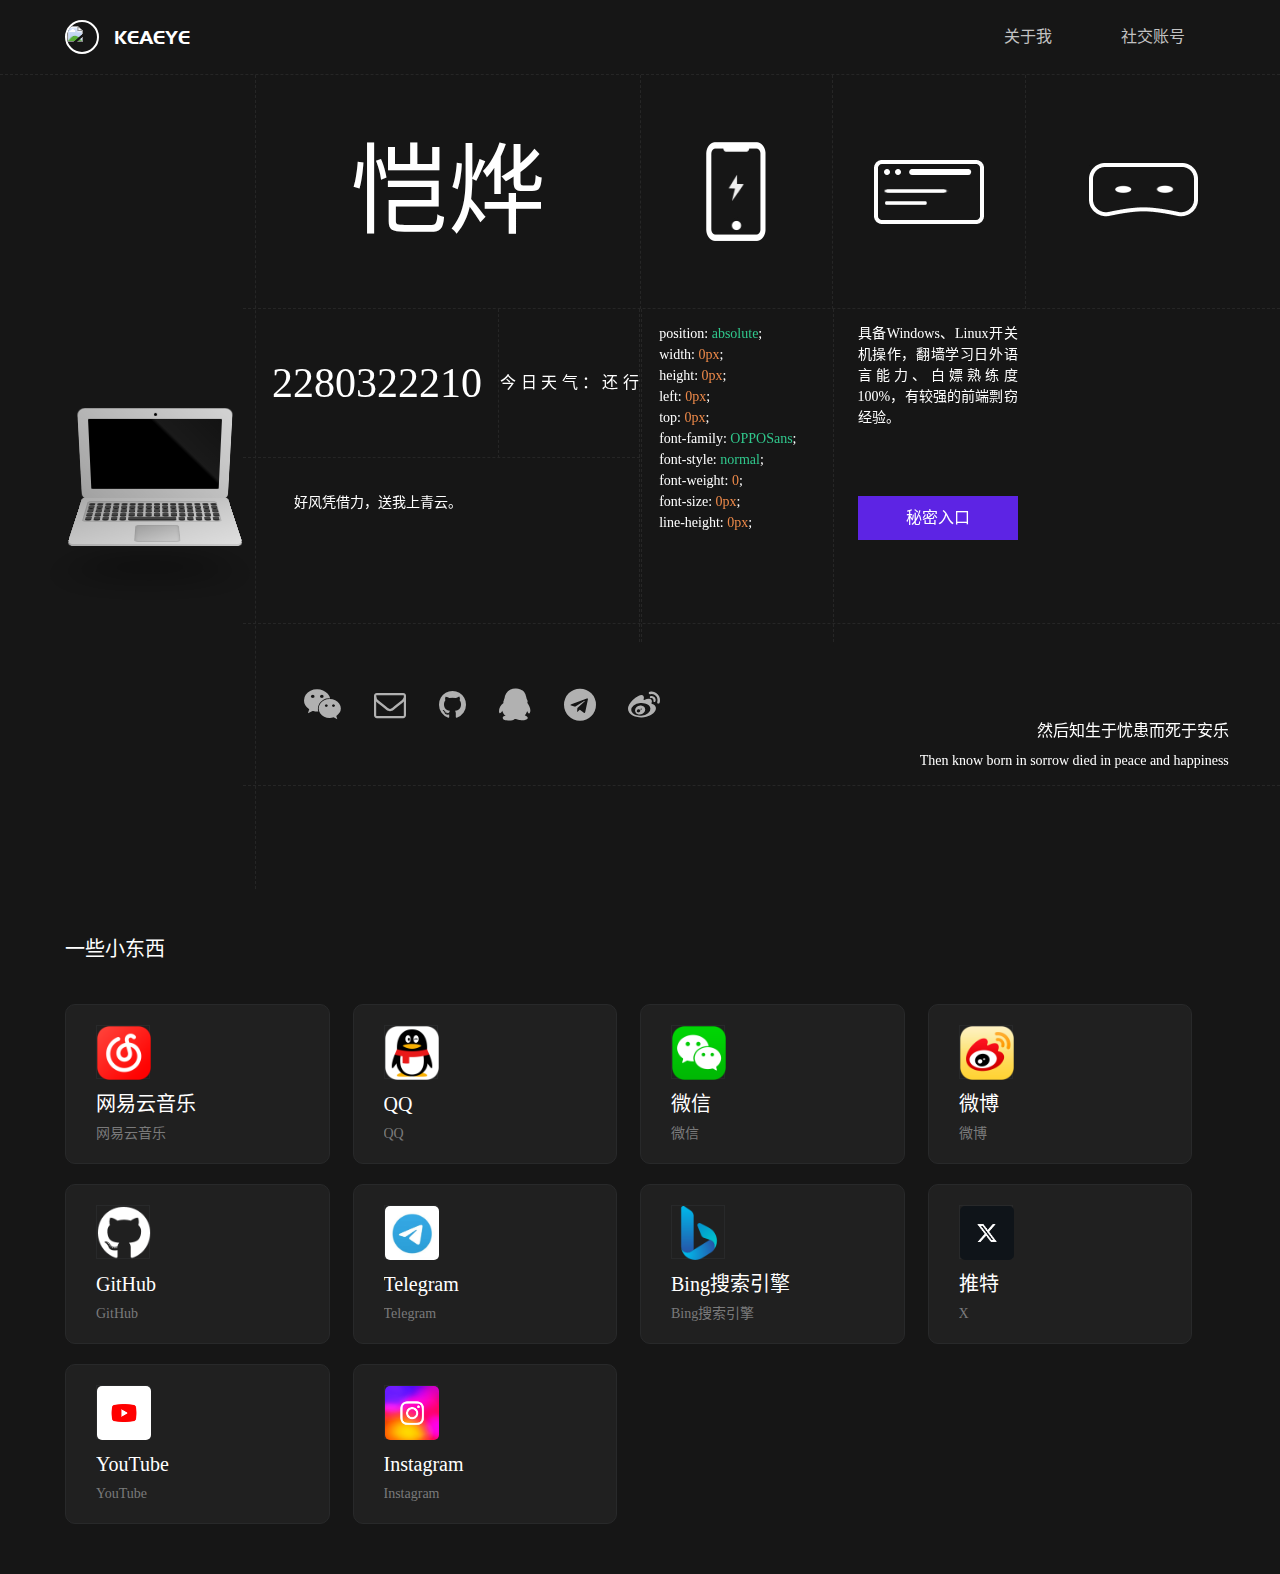
==== commit 2731a96b: "Add files via upload" ====
--- a/m/index.html
+++ b/m/index.html
@@ -520,10 +520,6 @@
    
 </script>
 <script>
-try {
-	if (/Android|webOS|iPhone|iPod|BlackBerry/i.test(navigator.userAgent)) {
-
-	} else {
 
 			var canvas = document.querySelector('canvas'),
 				ctx = canvas.getContext('2d')
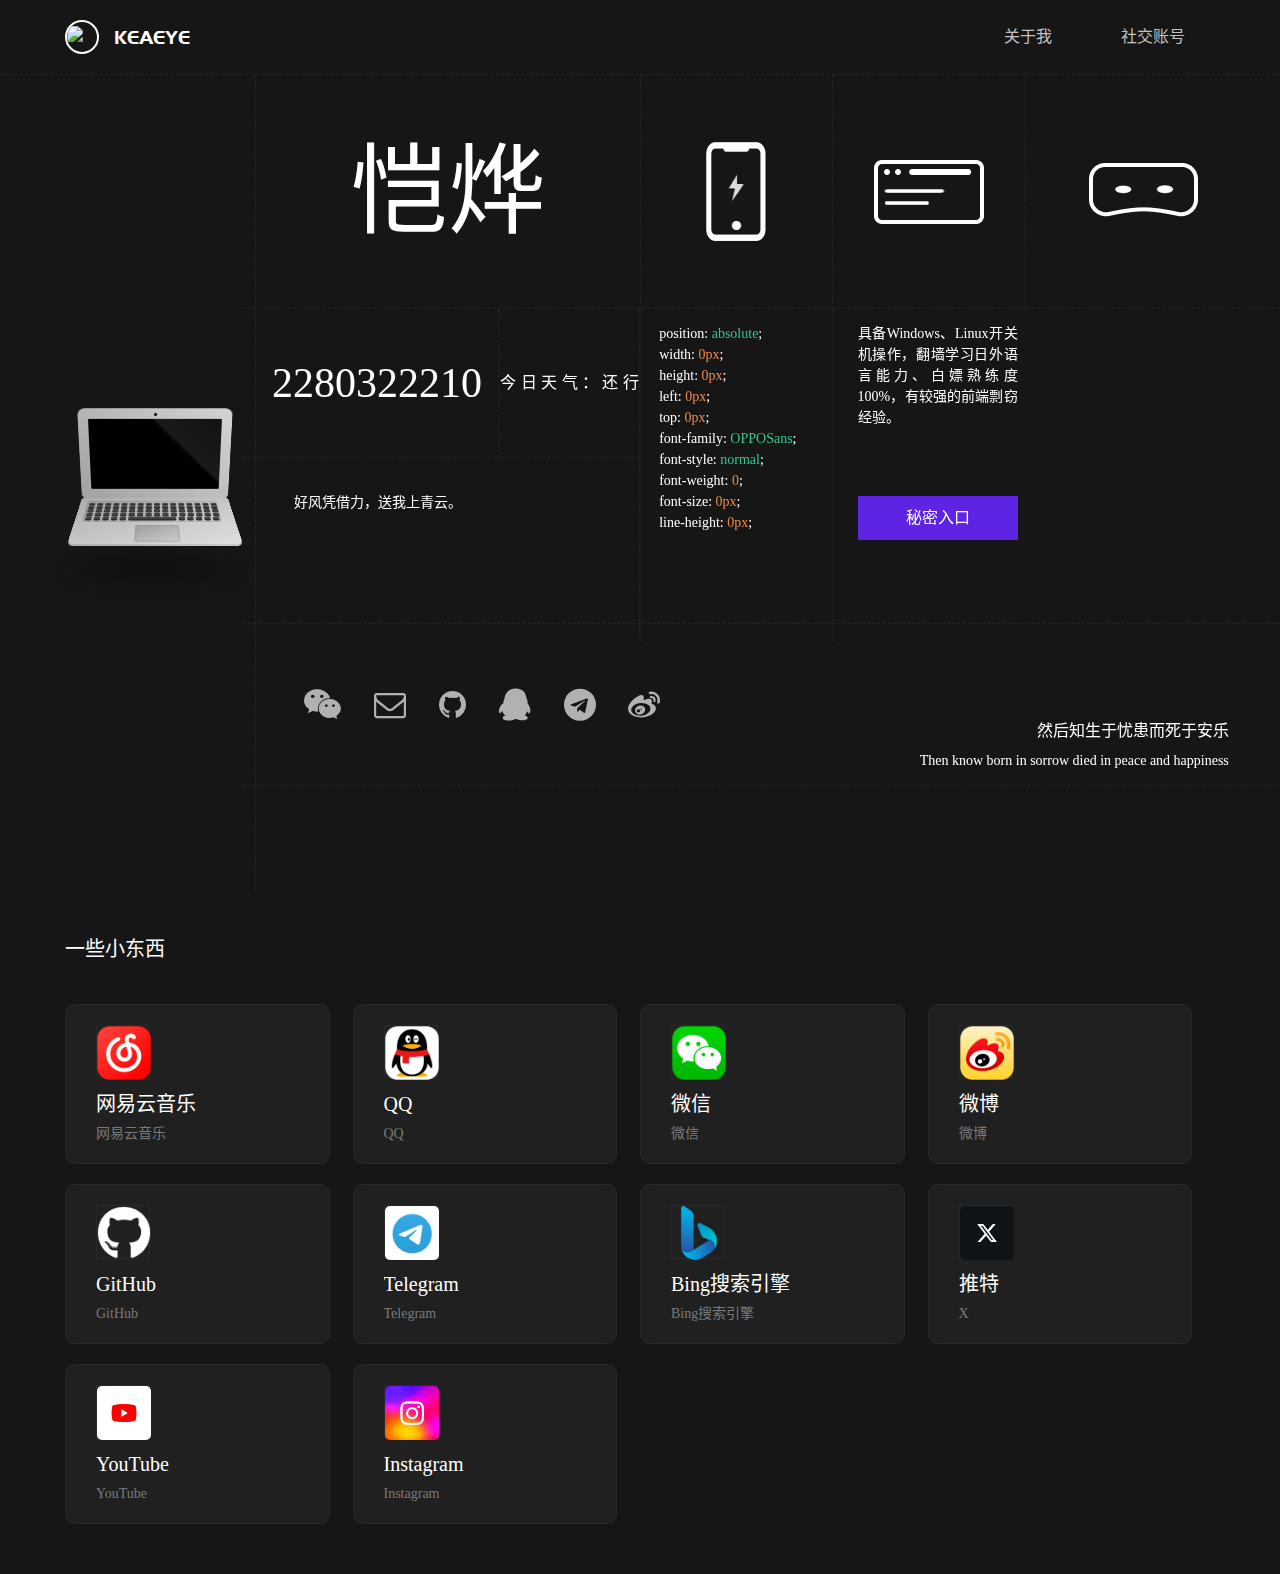
==== commit 9be1dbe7: "Add files via upload" ====
--- a/m/index.html
+++ b/m/index.html
@@ -520,143 +520,6 @@
    
 </script>
 <script>
-
-			var canvas = document.querySelector('canvas'),
-				ctx = canvas.getContext('2d')
-				canvas.width = window.innerWidth;
-			canvas.height = window.innerHeight;
-			ctx.lineWidth = .3;
-			ctx.strokeStyle = (new Color(150)).style;
-
-			var mousePosition = {
-				x: 30 * canvas.width / 100,
-				y: 30 * canvas.height / 100
-			};
-
-			var dots = {
-				nb: 250,
-				distance: 100,
-				d_radius: 150,
-				array: []
-			};
-
-			function colorValue(min) {
-				return Math.floor(Math.random() * 255 + min);
-			}
-
-			function createColorStyle(r, g, b) {
-				return 'rgba(' + r + ',' + g + ',' + b + ', 0.8)';
-			}
-
-			function mixComponents(comp1, weight1, comp2, weight2) {
-				return (comp1 * weight1 + comp2 * weight2) / (weight1 + weight2);
-			}
-
-			function averageColorStyles(dot1, dot2) {
-				var color1 = dot1.color,
-					color2 = dot2.color;
-
-				var r = mixComponents(color1.r, dot1.radius, color2.r, dot2.radius),
-					g = mixComponents(color1.g, dot1.radius, color2.g, dot2.radius),
-					b = mixComponents(color1.b, dot1.radius, color2.b, dot2.radius);
-				return createColorStyle(Math.floor(r), Math.floor(g), Math.floor(b));
-			}
-
-			function Color(min) {
-				min = min || 0;
-				this.r = colorValue(min);
-				this.g = colorValue(min);
-				this.b = colorValue(min);
-				this.style = createColorStyle(this.r, this.g, this.b);
-			}
-
-			function Dot() {
-				this.x = Math.random() * canvas.width;
-				this.y = Math.random() * canvas.height;
-
-				this.vx = -.5 + Math.random();
-				this.vy = -.5 + Math.random();
-
-				this.radius = Math.random() * 2;
-
-				this.color = new Color();
-				console.log(this);
-			}
-
-			Dot.prototype = {
-				draw: function() {
-					ctx.beginPath();
-					ctx.fillStyle = this.color.style;
-					ctx.arc(this.x, this.y, this.radius, 0, Math.PI * 2, false);
-					ctx.fill();
-				}
-			};
-
-			function createDots() {
-				for (i = 0; i < dots.nb; i++) {
-					dots.array.push(new Dot());
-				}
-			}
-
-			function moveDots() {
-				for (i = 0; i < dots.nb; i++) {
-
-					var dot = dots.array[i];
-
-					if (dot.y < 0 || dot.y > canvas.height) {
-						dot.vx = dot.vx;
-						dot.vy = -dot.vy;
-					} else if (dot.x < 0 || dot.x > canvas.width) {
-						dot.vx = -dot.vx;
-						dot.vy = dot.vy;
-					}
-					dot.x += dot.vx;
-					dot.y += dot.vy;
-				}
-			}
-
-			function connectDots() {
-				for (i = 0; i < dots.nb; i++) {
-					for (j = 0; j < dots.nb; j++) {
-						i_dot = dots.array[i];
-						j_dot = dots.array[j];
-
-						if ((i_dot.x - j_dot.x) < dots.distance && (i_dot.y - j_dot.y) < dots.distance && (i_dot.x - j_dot.x) > -dots.distance && (i_dot.y - j_dot.y) > -dots.distance) {
-							if ((i_dot.x - mousePosition.x) < dots.d_radius && (i_dot.y - mousePosition.y) < dots.d_radius && (i_dot.x - mousePosition.x) > -dots.d_radius && (i_dot.y - mousePosition.y) > -dots.d_radius) {
-								ctx.beginPath();
-								ctx.strokeStyle = averageColorStyles(i_dot, j_dot);
-								ctx.moveTo(i_dot.x, i_dot.y);
-								ctx.lineTo(j_dot.x, j_dot.y);
-								ctx.stroke();
-								ctx.closePath();
-							}
-						}
-					}
-				}
-			}
-
-			function drawDots() {
-				for (i = 0; i < dots.nb; i++) {
-					var dot = dots.array[i];
-					dot.draw();
-				}
-			}
-
-			function animateDots() {
-				ctx.clearRect(0, 0, canvas.width, canvas.height);
-				moveDots();
-				//connectDots();
-				drawDots();
-
-				requestAnimationFrame(animateDots);
-			}
-
-
-			createDots();
-			requestAnimationFrame(animateDots);
-
-	}
-} catch (e) {}
 </script>
 <div id="gui-MusicPlayer" data-cdnName="https://y.cenguigui.cn/js"></div>
 <script src="https://y.cenguigui.cn/js/gui-MusicPlayer/js/gui-MusicPlayer.min.js"></script>
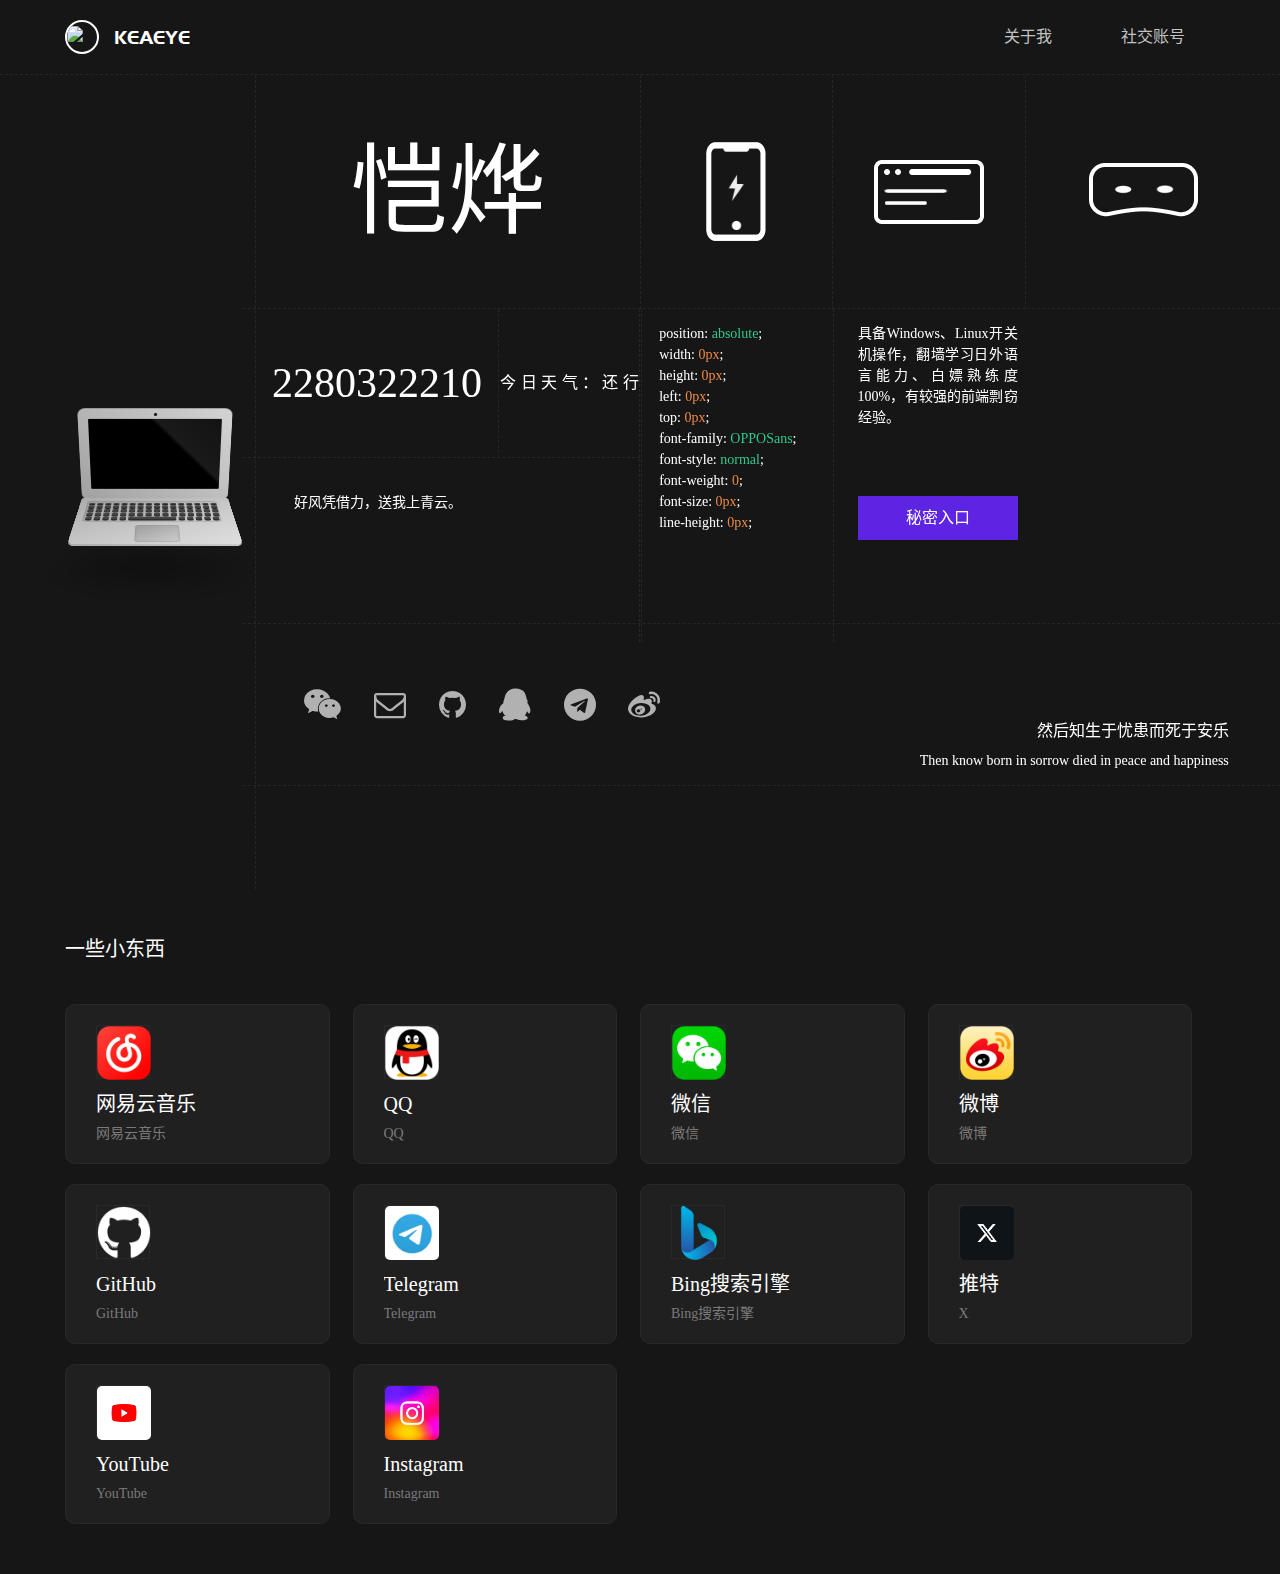
==== commit 8df76244: "Add files via upload" ====
--- a/m/index.html
+++ b/m/index.html
@@ -59,7 +59,6 @@
 <link rel="stylesheet" type="text/css" href="css/style.css"/>
 <!--页面核心JS-->
 <script type="text/javascript" src="js/uaredirect.js"></script>
-<script type="text/javascript">browserRedirect("/m");</script>
 <script src="https://libs.baidu.com/jquery/1.10.2/jquery.min.js"></script>
 <script type="text/javascript" src="js/respond.min.js"></script>
 </head>
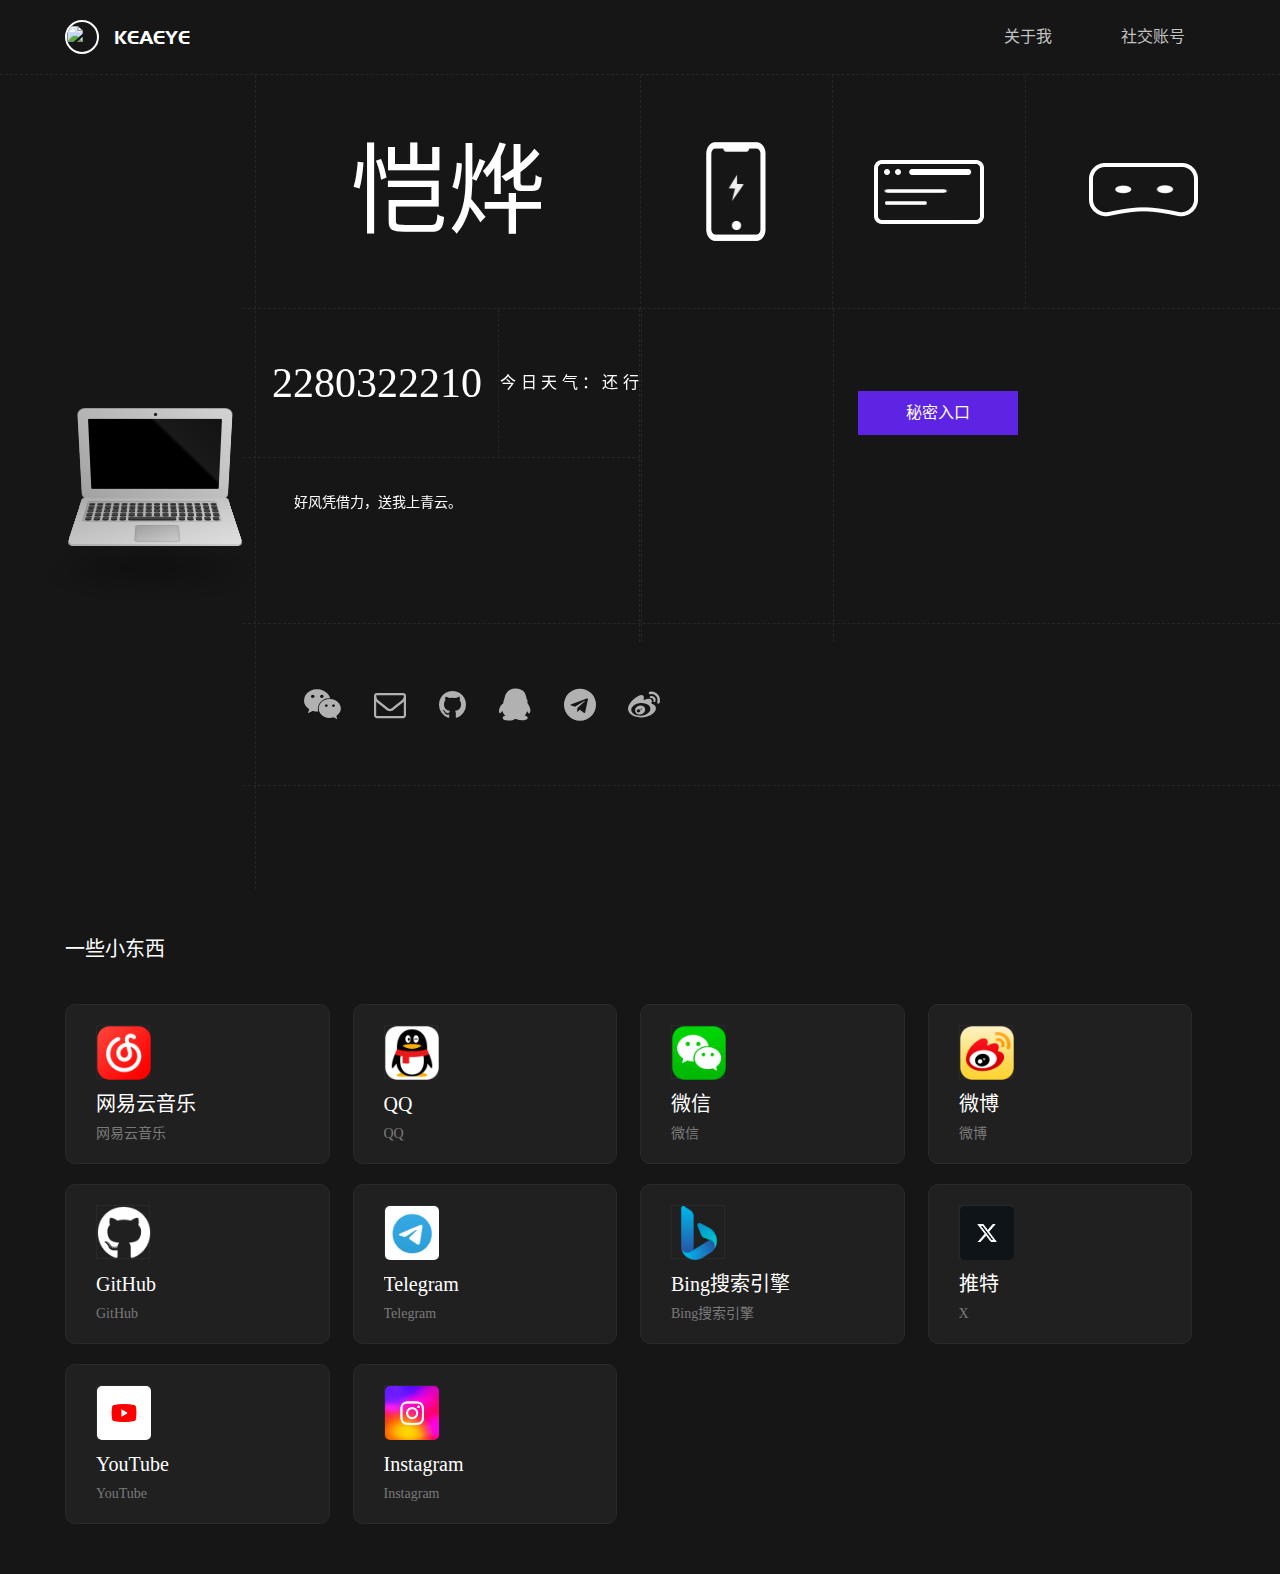
==== commit b7507d42: "Add files via upload" ====
--- a/m/index.html
+++ b/m/index.html
@@ -235,18 +235,6 @@
 	<!--个人头像-->
 		                          <!--触发器-->
 					<div class="focus p_r OPPOSans-M">
-						<div class="txt" style="display: block;" id="default">
-							position: <span class="c1">absolute</span>;<br>
-							width: <span class="c2">0px</span>;<br>
-							height: <span class="c2">0px</span>;<br>
-							left: <span class="c2">0px</span>;<br>
-							top: <span class="c2">0px</span>;<br>
-							font-family: <span class="c1">OPPOSans</span>;<br>
-							font-style: <span class="c1">normal</span>;<br>
-							font-weight: <span class="c2">0</span>;<br>
-							font-size: <span class="c2">0px</span>;<br>
-							line-height: <span class="c2">0px</span>;
-						</div>
 						<div class="txt" id="one">
 							position: <span class="c1">absolute</span>;<br>
 							width: <span class="c2">357px</span>;<br>
@@ -312,7 +300,6 @@
 <!--右侧内容-->
 <div class="works p_r OPPOSans-M">
 <div class="txt">
-具备Windows、Linux开关机操作，翻墙学习日外语言能力、白嫖熟练度100%，有较强的前端剽窃经验。
 </div>
 <div class="lock transition p_r">
 <input type="text" id="code" value="" placeholder="请输入密码" class="OPPOSans-M"/>
@@ -346,8 +333,8 @@
 <a href="https://weibo.com/u/6434882560" target="_blank"><i class="fa fa-weibo fa-siz icon-3d"></i></a>
 </div>
 </div>
-<div class="text OPPOSans-M">然后知生于忧患而死于安乐<br>
-<p>Then know born in sorrow died in peace and happiness</p>
+<div class="text OPPOSans-M"><br>
+<p></p>
 </div>
 </div>
 </div>
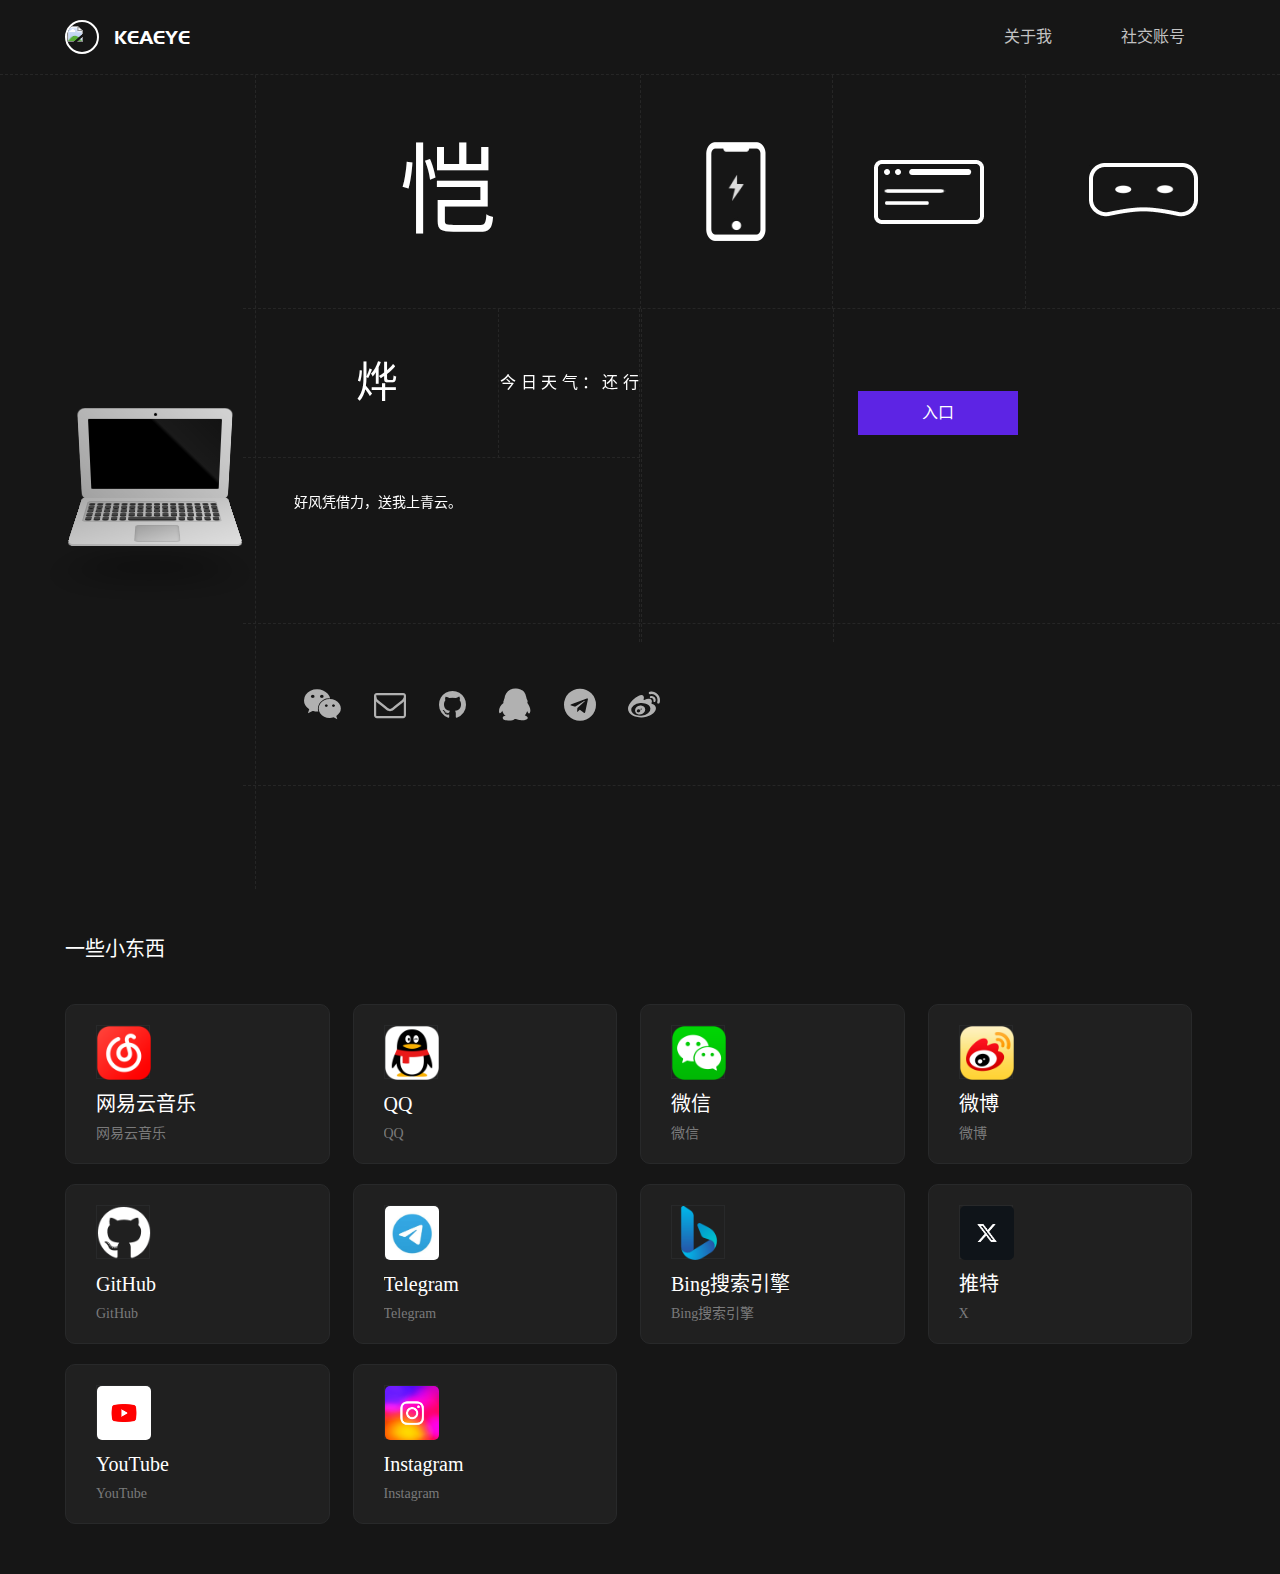
==== commit 698e34df: "Add files via upload" ====
--- a/m/index.html
+++ b/m/index.html
@@ -191,7 +191,7 @@
 	<div class="con p_r flex">
 	 <!--你的名字-->   
 	<div class="name flex flex-align-center flex-pack-center OPPOSans-M p_r" id="one_part">
-	恺烨
+	恺
 	<div class="tips te_c OPPOSans-B transition"><span class="p_r c1">455px</span></div>
 	</div>
 	
@@ -206,7 +206,7 @@
 	<div class="txt_box p_r">
 	<div class="txt_con p_r flex">
 	<div class="ui flex flex-align-center flex-pack-center p_r OPPOSans-M flex-1" id="two_part">
-	2280322210
+	烨
 	<div class="tips transition te_c OPPOSans-B transition flex flex-align-center flex-pack-center">
 	<span class="p_r">127px</span>
 	</div>
@@ -306,7 +306,7 @@
 <div class="error" id="code_error">密码错误</div>
 </div>
 <div class="submit" id="btn">
-<a href="javascript:void(0);" class="di_bl te_c my">秘密入口</a>
+<a href="javascript:void(0);" class="di_bl te_c my">入口</a>
 <a href="https://keaeye.my.canvasite.cn" id="down" class="di_bl te_c down" target="_blank">进入</a>
 </div>
 </div>
